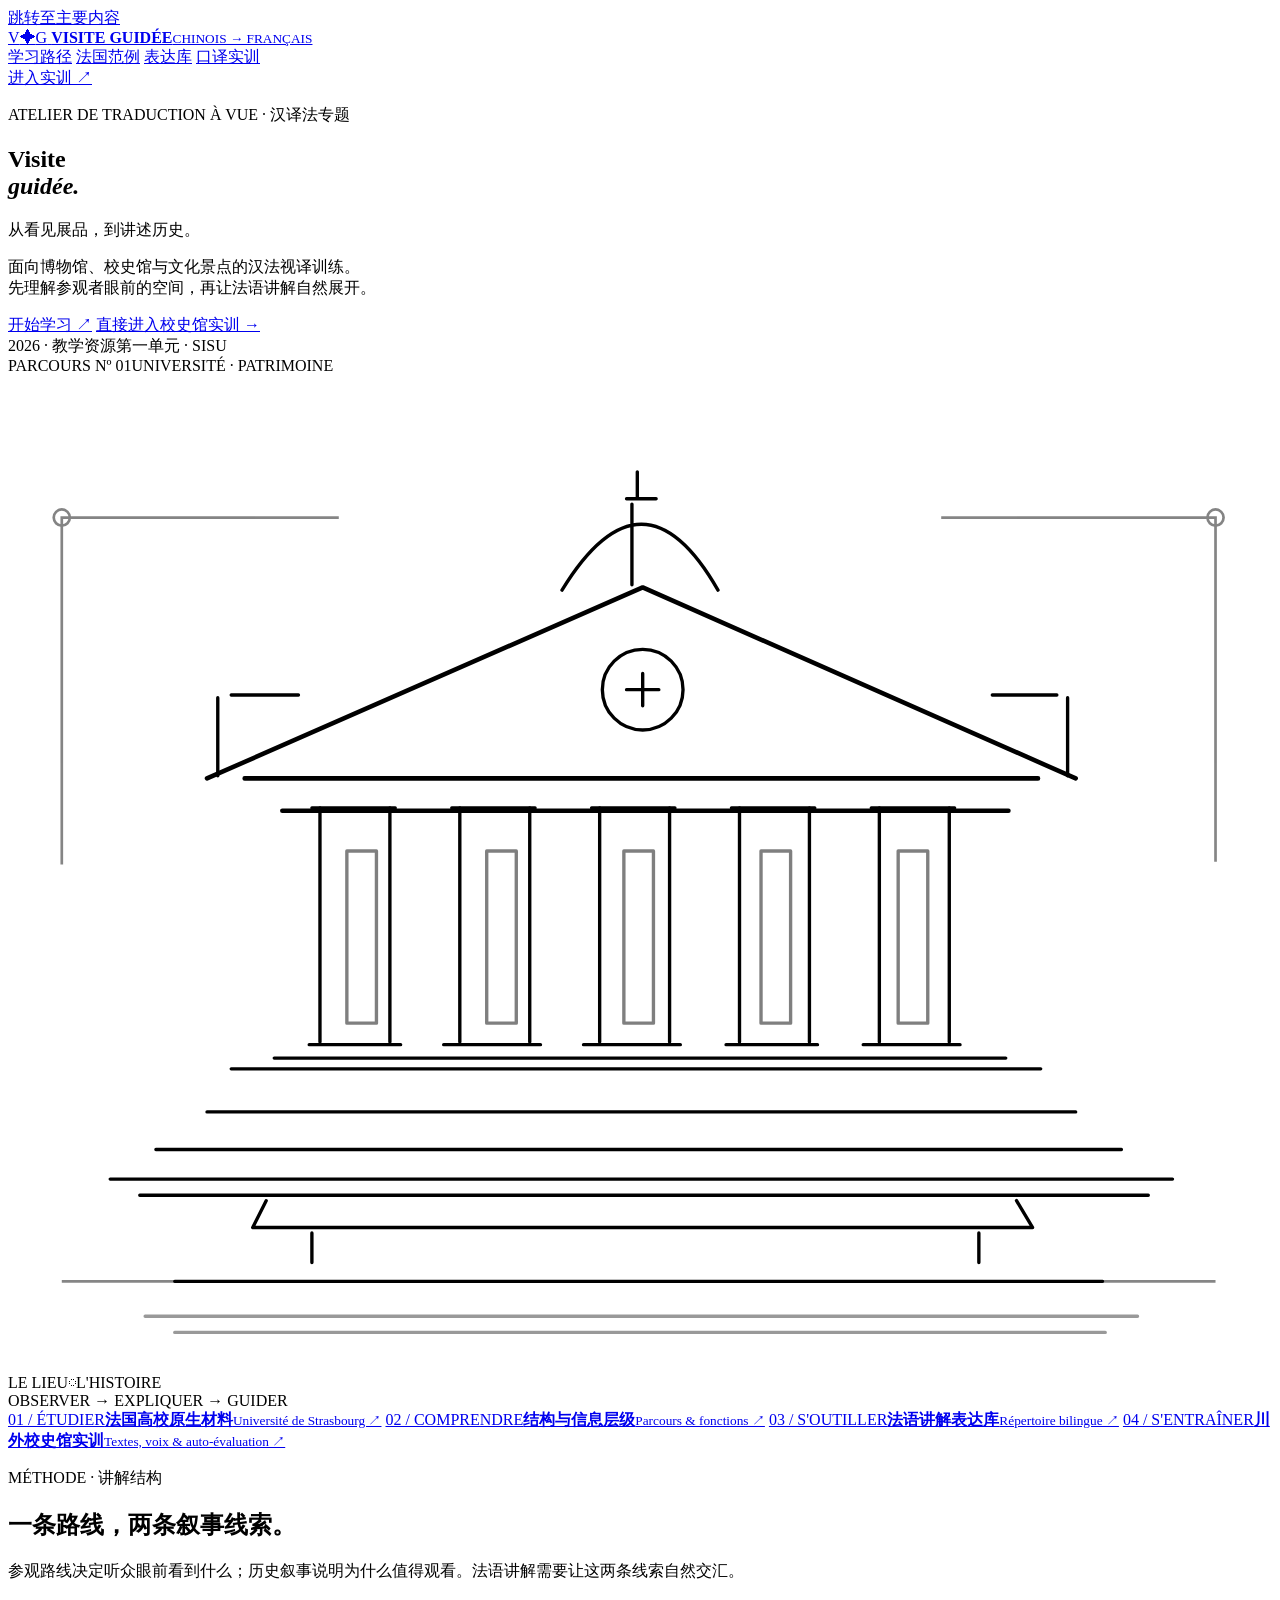
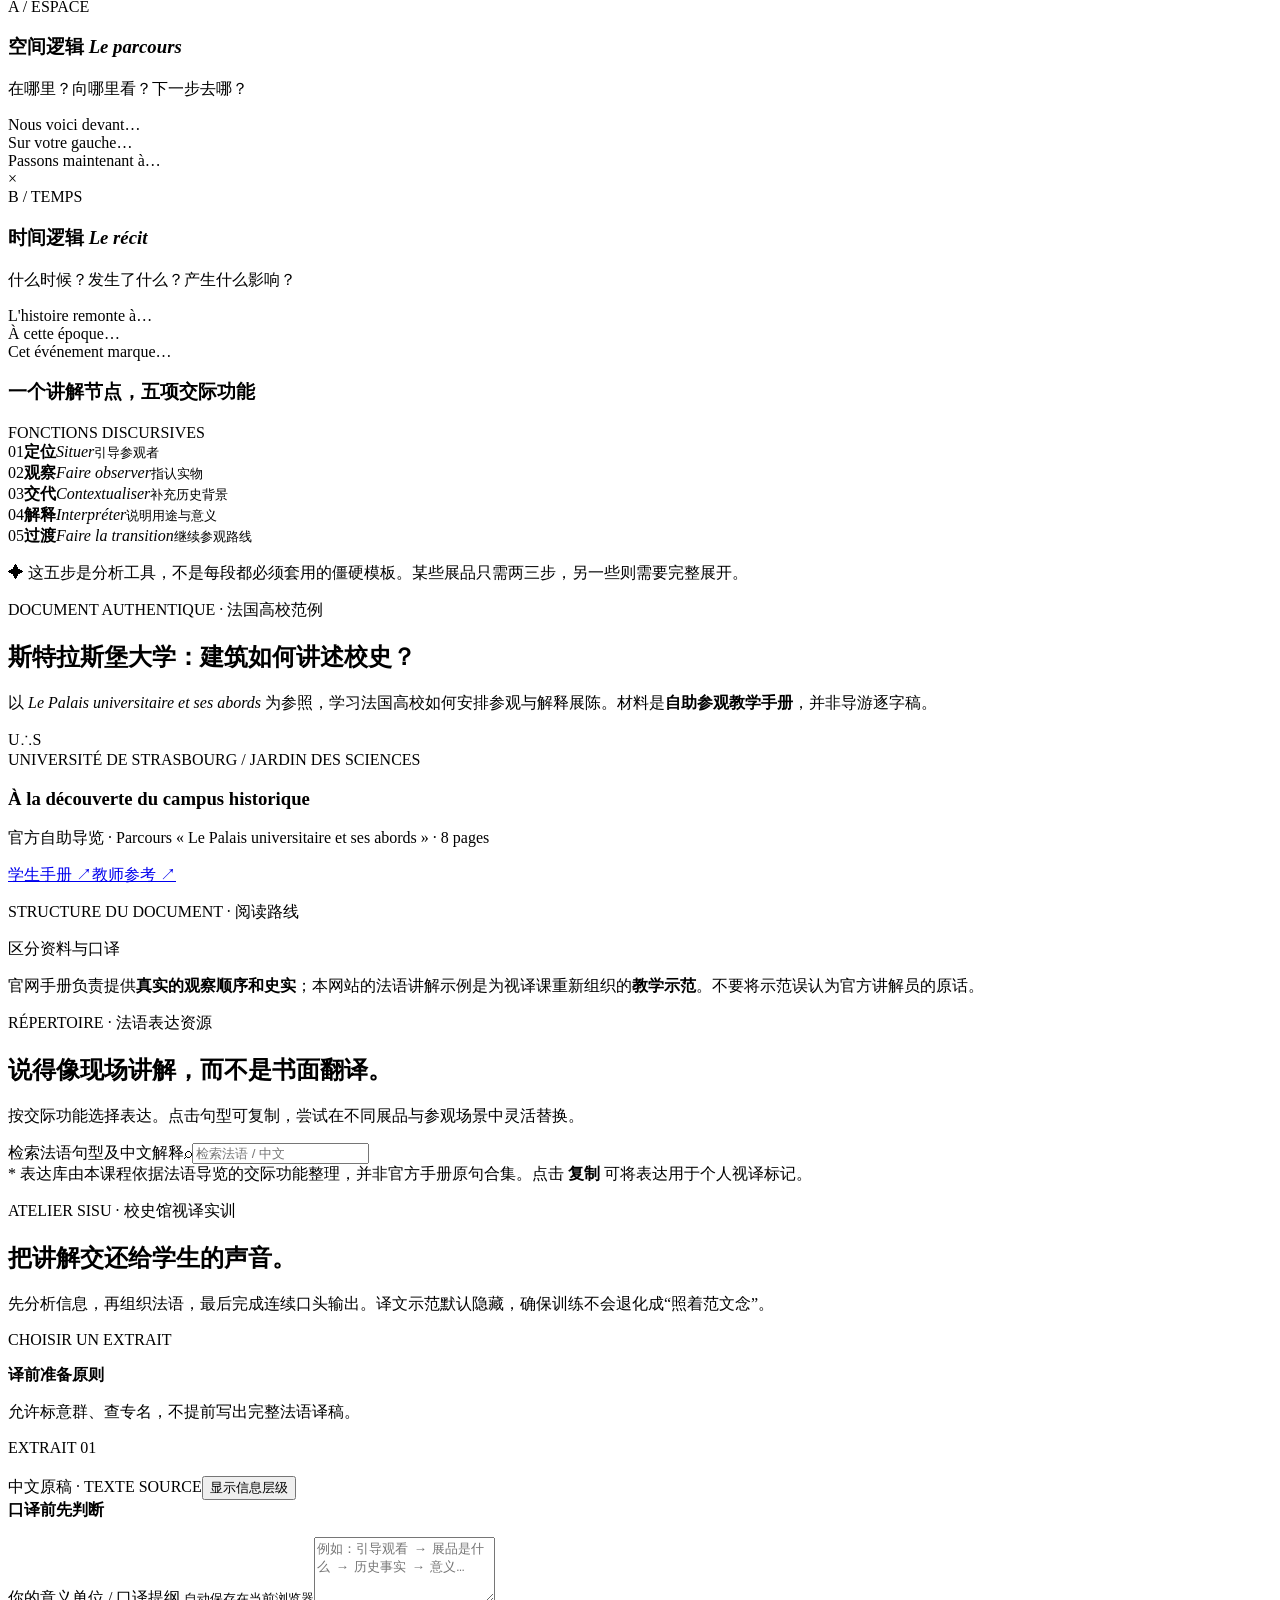
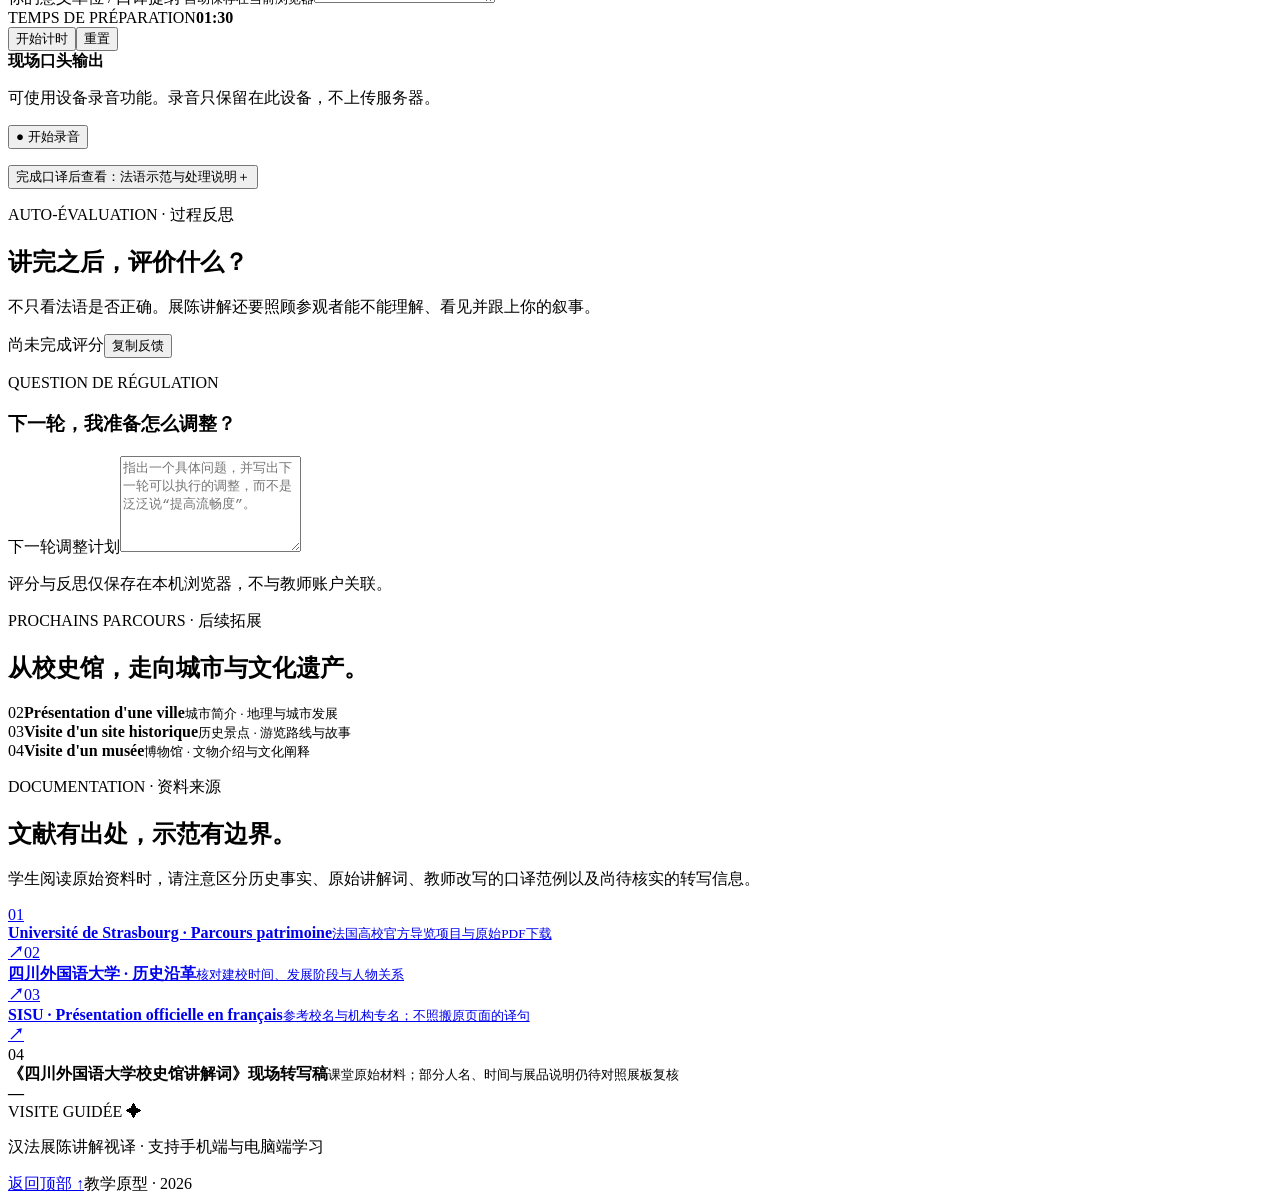
==== index.html @ a352e3c9 "Add Visite guidée website: index.html" ====
<!doctype html>
<html lang="zh-CN">
<head>
  <meta charset="utf-8">
  <meta name="viewport" content="width=device-width,initial-scale=1,viewport-fit=cover">
  <meta name="theme-color" content="#21353a">
  <meta name="description" content="Visite guidée：高校校史、博物馆与文化景点汉法视译教学网站。法语导览原生材料、讲解框架、表达库、川外校史馆口头实训。">
  <title>Visite guidée | 汉法展陈讲解视译</title>
  <link rel="icon" href="assets/favicon.svg" type="image/svg+xml">
  <link rel="stylesheet" href="assets/styles.css">
  <script defer src="assets/content.js"></script>
  <script defer src="assets/app.js"></script>
</head>
<body>
  <a class="skip" href="#main">跳转至主要内容</a>
  <header class="topbar" id="top">
    <div class="shell nav-shell">
      <a class="brand" href="#top" aria-label="Visite guidée 返回首页">
        <span class="brand-symbol" aria-hidden="true">V<span class="tiny-flower">✦</span>G</span>
        <span class="brand-text"><b>VISITE GUIDÉE</b><small>CHINOIS → FRANÇAIS</small></span>
      </a>
      <nav class="main-nav" aria-label="课程导航">
        <a href="#demarche">学习路径</a>
        <a href="#strasbourg">法国范例</a>
        <a href="#expressions">表达库</a>
        <a href="#atelier">口译实训</a>
      </nav>
      <a class="nav-action" href="#atelier">进入实训 <span aria-hidden="true">↗</span></a>
    </div>
  </header>

  <main id="main">
    <section class="hero" aria-labelledby="hero-title">
      <div class="shell hero-grid">
        <div class="hero-copy">
          <p class="eyebrow light">ATELIER DE TRADUCTION À VUE <span>·</span> 汉译法专题</p>
          <h1 id="hero-title">Visite<br><em>guidée.</em></h1>
          <p class="hero-cn">从看见展品，到讲述历史。</p>
          <p class="hero-desc">面向博物馆、校史馆与文化景点的汉法视译训练。<br>先理解参观者眼前的空间，再让法语讲解自然展开。</p>
          <div class="hero-actions">
            <a class="btn btn-gold" href="#demarche">开始学习 <span aria-hidden="true">↗</span></a>
            <a class="text-link light" href="#atelier">直接进入校史馆实训 <span aria-hidden="true">→</span></a>
          </div>
          <div class="hero-footnote"><span class="small-rule"></span> 2026 · 教学资源第一单元 · SISU</div>
        </div>
        <div class="hero-visual" aria-hidden="true">
          <div class="visual-frame">
            <div class="visual-topline"><span>PARCOURS Nº 01</span><span>UNIVERSITÉ · PATRIMOINE</span></div>
            <svg class="museum-drawing" viewBox="0 0 470 370" role="img" aria-label="建筑线描示意">
              <g fill="none" stroke="currentColor" stroke-width="1.25" stroke-linecap="round" stroke-linejoin="round">
                <path d="M38 299H433M55 288H414M74 274H397M83 258H384"/>
                <path d="M74 150 236 79 397 150M88 150H383M102 162H372" stroke-width="1.7"/>
                <path d="M116 161V248M142 161V248M168 161V248M194 161V248M220 161V248M246 161V248M272 161V248M298 161V248M324 161V248M350 161V248"/>
                <path d="M113 161H144M165 161H196M217 161H248M269 161H300M321 161H352"/>
                <path d="M112 249H146M162 249H198M214 249H250M267 249H301M318 249H354M99 254H371"/>
                <path d="M232 78V48M206 80Q236 31 264 80"/>
                <path d="M230 46H241M234 46V36"/>
                <path d="M49 305H424M96 307L91 317H381L375 307M113 319V330M361 319V330M62 337H407"/>
                <path d="M78 149V120M394 149V120M83 119H108M366 119H390"/>
                <path d="M126 177H137V241H126zM178 177H189V241H178zM229 177H240V241H229zM280 177H291V241H280zM331 177H342V241H331z" opacity=".5"/>
                <circle cx="236" cy="117" r="15"/><path d="M230 117h12m-6 -6v12"/>
                <path d="M51 350h369M62 356h346" opacity=".4"/>
              </g>
              <g stroke="currentColor" stroke-width="1" opacity=".48" fill="none">
                <path d="M20 182V53H123M449 181V53H347M20 337h43M407 337h42"/>
                <circle cx="20" cy="53" r="3"/><circle cx="449" cy="53" r="3"/>
              </g>
            </svg>
            <div class="visual-bottom"><span>LE LIEU</span><span class="visual-circle">◌</span><span>L'HISTOIRE</span></div>
          </div>
          <div class="floating-note">OBSERVER <span>→</span> EXPLIQUER <span>→</span> GUIDER</div>
        </div>
      </div>
    </section>

    <section class="index-band" aria-label="课程单元">
      <div class="shell index-grid">
        <a href="#strasbourg"><span>01 / ÉTUDIER</span><b>法国高校原生材料</b><small>Université de Strasbourg ↗</small></a>
        <a href="#demarche"><span>02 / COMPRENDRE</span><b>结构与信息层级</b><small>Parcours & fonctions ↗</small></a>
        <a href="#expressions"><span>03 / S'OUTILLER</span><b>法语讲解表达库</b><small>Répertoire bilingue ↗</small></a>
        <a href="#atelier"><span>04 / S'ENTRAÎNER</span><b>川外校史馆实训</b><small>Textes, voix & auto-évaluation ↗</small></a>
      </div>
    </section>

    <section class="section shell" id="demarche" aria-labelledby="demarche-title">
      <div class="section-heading">
        <div><p class="eyebrow">MÉTHODE · 讲解结构</p><h2 id="demarche-title">一条路线，两条叙事线索。</h2></div>
        <p>参观路线决定听众眼前看到什么；历史叙事说明为什么值得观看。法语讲解需要让这两条线索自然交汇。</p>
      </div>
      <div class="two-logics">
        <article class="logic-card"><span class="logic-index">A / ESPACE</span><h3>空间逻辑 <em>Le parcours</em></h3><p>在哪里？向哪里看？下一步去哪？</p><div class="logic-sentence" lang="fr">Nous voici devant…<br>Sur votre gauche…<br>Passons maintenant à…</div></article>
        <div class="logic-bridge" aria-hidden="true"><span>×</span></div>
        <article class="logic-card"><span class="logic-index">B / TEMPS</span><h3>时间逻辑 <em>Le récit</em></h3><p>什么时候？发生了什么？产生什么影响？</p><div class="logic-sentence" lang="fr">L'histoire remonte à…<br>À cette époque…<br>Cet événement marque…</div></article>
      </div>
      <div class="function-title"><h3>一个讲解节点，五项交际功能</h3><span>FONCTIONS DISCURSIVES</span></div>
      <div class="flow-five">
        <div class="flow-step"><span>01</span><strong>定位</strong><em lang="fr">Situer</em><small>引导参观者</small></div>
        <div class="flow-step"><span>02</span><strong>观察</strong><em lang="fr">Faire observer</em><small>指认实物</small></div>
        <div class="flow-step"><span>03</span><strong>交代</strong><em lang="fr">Contextualiser</em><small>补充历史背景</small></div>
        <div class="flow-step"><span>04</span><strong>解释</strong><em lang="fr">Interpréter</em><small>说明用途与意义</small></div>
        <div class="flow-step"><span>05</span><strong>过渡</strong><em lang="fr">Faire la transition</em><small>继续参观路线</small></div>
      </div>
      <p class="method-note"><span aria-hidden="true">✦</span> 这五步是分析工具，不是每段都必须套用的僵硬模板。某些展品只需两三步，另一些则需要完整展开。</p>
    </section>

    <section class="section paper-section" id="strasbourg" aria-labelledby="strasbourg-title">
      <div class="shell">
        <div class="section-heading">
          <div><p class="eyebrow">DOCUMENT AUTHENTIQUE · 法国高校范例</p><h2 id="strasbourg-title">斯特拉斯堡大学：建筑如何讲述校史？</h2></div>
          <p>以 <em lang="fr">Le Palais universitaire et ses abords</em> 为参照，学习法国高校如何安排参观与解释展陈。材料是<strong>自助参观教学手册</strong>，并非导游逐字稿。</p>
        </div>
        <div class="source-banner">
          <div class="source-symbol" aria-hidden="true">U<span>∴</span>S</div>
          <div class="source-info"><span class="micro-label">UNIVERSITÉ DE STRASBOURG / JARDIN DES SCIENCES</span><h3>À la découverte du campus historique</h3><p>官方自助导览 · Parcours « Le Palais universitaire et ses abords » · 8 pages</p></div>
          <div class="source-links"><a target="_blank" rel="noopener noreferrer" href="https://jardin-sciences.unistra.fr/websites/jardin-sciences/Scolaires/Activites_au_Jardin_des_sciences/Cycle_4/Parcours-Palais-U.pdf">学生手册 <span aria-hidden="true">↗</span></a><a target="_blank" rel="noopener noreferrer" href="https://jardin-sciences.unistra.fr/websites/jardin-sciences/Scolaires/Activites_au_Jardin_des_sciences/Cycle_4/Corrige-Parcours-Palais-U.pdf">教师参考 <span aria-hidden="true">↗</span></a></div>
        </div>
        <div class="case-grid">
          <div class="case-left"><p class="micro-label">STRUCTURE DU DOCUMENT · 阅读路线</p><div id="strasbourg-steps" class="case-step-list" aria-label="斯特拉斯堡参观路线"></div></div>
          <article class="case-detail" id="strasbourg-detail" aria-live="polite"></article>
        </div>
        <div class="source-comment"><span>区分资料与口译</span><p>官网手册负责提供<strong>真实的观察顺序和史实</strong>；本网站的法语讲解示例是为视译课重新组织的<strong>教学示范</strong>。不要将示范误认为官方讲解员的原话。</p></div>
      </div>
    </section>

    <section class="section shell" id="expressions" aria-labelledby="expressions-title">
      <div class="section-heading">
        <div><p class="eyebrow">RÉPERTOIRE · 法语表达资源</p><h2 id="expressions-title">说得像现场讲解，而不是书面翻译。</h2></div>
        <p>按交际功能选择表达。点击句型可复制，尝试在不同展品与参观场景中灵活替换。</p>
      </div>
      <div class="lexicon-toolbar"><div class="filter-scroll" id="expression-filters" role="group" aria-label="按交际功能筛选"></div><label class="search-control"><span class="sr-only">检索法语句型及中文解释</span><span aria-hidden="true">⌕</span><input type="search" id="expression-search" placeholder="检索法语 / 中文" autocomplete="off"></label></div>
      <div class="expression-grid" id="expression-grid" aria-live="polite"></div>
      <div class="small-tip">* 表达库由本课程依据法语导览的交际功能整理，并非官方手册原句合集。点击 <strong>复制</strong> 可将表达用于个人视译标记。</div>
    </section>

    <section class="section lab-section" id="atelier" aria-labelledby="atelier-title">
      <div class="shell">
        <div class="section-heading lab-heading">
          <div><p class="eyebrow light">ATELIER SISU · 校史馆视译实训</p><h2 id="atelier-title">把讲解交还给学生的声音。</h2></div>
          <p>先分析信息，再组织法语，最后完成连续口头输出。译文示范默认隐藏，确保训练不会退化成“照着范文念”。</p>
        </div>
        <div class="lab-layout">
          <aside class="lab-sidebar"><p class="micro-label">CHOISIR UN EXTRAIT</p><div id="exercise-tabs" class="exercise-tabs" role="group" aria-label="选择视译片段"></div><div class="lab-side-note"><strong>译前准备原则</strong><p>允许标意群、查专名，不提前写出完整法语译稿。</p></div></aside>
          <div class="lab-main">
            <div class="lab-paper">
              <div class="lab-paper-head"><div><span class="micro-label" id="exercise-counter">EXTRAIT 01</span><h3 id="exercise-title"></h3></div><span class="level-label" id="exercise-level"></span></div>
              <p class="lab-task" id="exercise-goal"></p>
              <div class="source-label-row"><span>中文原稿 · TEXTE SOURCE</span><button type="button" class="ghost-button" id="annotate-toggle" aria-pressed="false">显示信息层级</button></div>
              <div class="source-text" id="source-text"></div>
              <div class="annotation-legend" id="annotation-legend" hidden></div>
              <div class="reflection-prompt"><strong>口译前先判断</strong><p id="exercise-question"></p></div>
              <div class="notes-block"><label for="student-notes">你的意义单位 / 口译提纲 <small>自动保存在当前浏览器</small></label><textarea id="student-notes" rows="4" placeholder="例如：引导观看 → 展品是什么 → 历史事实 → 意义…"></textarea></div>
              <div class="practice-bar"><div class="timer"><span class="micro-label">TEMPS DE PRÉPARATION</span><strong id="timer-display" aria-live="polite">01:30</strong></div><div class="practice-actions"><button type="button" class="btn btn-outline-dark" id="timer-start">开始计时</button><button type="button" class="ghost-button" id="timer-reset">重置</button></div></div>
              <div class="recording-panel"><div><strong>现场口头输出</strong><p>可使用设备录音功能。录音只保留在此设备，不上传服务器。</p></div><div class="recording-controls"><button type="button" class="record-button" id="record-button">● 开始录音</button><span class="record-clock" id="record-clock" aria-live="polite"></span></div><div id="recording-result" class="recording-result" hidden><audio controls id="audio-playback"></audio><a id="audio-download" class="download-link" download>保存本次录音 ↓</a></div><p id="record-status" class="record-status" role="status"></p></div>
              <div class="model-section"><button type="button" class="model-toggle" id="model-toggle" aria-expanded="false" aria-controls="model-panel"><span>完成口译后查看：法语示范与处理说明</span><span class="model-sign" aria-hidden="true">＋</span></button><div class="model-panel" id="model-panel" hidden><p class="micro-label">PROPOSITION ORALE · 教学示范（非官方译文）</p><div class="french-model" id="french-model" lang="fr"></div><p class="model-insight" id="model-insight"></p></div></div>
            </div>
          </div>
        </div>
      </div>
    </section>

    <section class="section shell" id="evaluation" aria-labelledby="evaluation-title">
      <div class="section-heading"><div><p class="eyebrow">AUTO-ÉVALUATION · 过程反思</p><h2 id="evaluation-title">讲完之后，评价什么？</h2></div><p>不只看法语是否正确。展陈讲解还要照顾参观者能不能理解、看见并跟上你的叙事。</p></div>
      <div class="evaluation-wrap"><div class="evaluation-main"><div id="rubric-rows" class="rubric-rows"></div><div class="rubric-bottom"><span id="rubric-total">尚未完成评分</span><button type="button" class="btn btn-dark" id="copy-evaluation">复制反馈</button></div></div><aside class="evaluation-aside"><p class="micro-label">QUESTION DE RÉGULATION</p><h3>下一轮，我准备怎么调整？</h3><label for="revision-note" class="sr-only">下一轮调整计划</label><textarea id="revision-note" rows="6" placeholder="指出一个具体问题，并写出下一轮可以执行的调整，而不是泛泛说“提高流畅度”。"></textarea><p>评分与反思仅保存在本机浏览器，不与教师账户关联。</p></aside></div>
    </section>

    <section class="section future-section" id="suite">
      <div class="shell future-layout"><div><p class="eyebrow light">PROCHAINS PARCOURS · 后续拓展</p><h2>从校史馆，走向城市与文化遗产。</h2></div><div class="future-cards"><div><span>02</span><strong>Présentation d'une ville</strong><small>城市简介 · 地理与城市发展</small></div><div><span>03</span><strong>Visite d'un site historique</strong><small>历史景点 · 游览路线与故事</small></div><div><span>04</span><strong>Visite d'un musée</strong><small>博物馆 · 文物介绍与文化阐释</small></div></div></div>
    </section>

    <section class="section shell resources-section" id="ressources"><div class="section-heading"><div><p class="eyebrow">DOCUMENTATION · 资料来源</p><h2>文献有出处，示范有边界。</h2></div><p>学生阅读原始资料时，请注意区分历史事实、原始讲解词、教师改写的口译范例以及尚待核实的转写信息。</p></div><div class="resources-list"><a target="_blank" rel="noopener noreferrer" href="https://jardin-sciences.unistra.fr/scolaires/activites-au-jardin-des-sciences/offre-scolaire-pour-le-cycle-4/parcours-patrimoine"><span>01</span><div><strong>Université de Strasbourg · Parcours patrimoine</strong><small>法国高校官方导览项目与原始PDF下载</small></div><b aria-hidden="true">↗</b></a><a target="_blank" rel="noopener noreferrer" href="https://www.sisu.edu.cn/xxgk/lsyg/index.htm"><span>02</span><div><strong>四川外国语大学 · 历史沿革</strong><small>核对建校时间、发展阶段与人物关系</small></div><b aria-hidden="true">↗</b></a><a target="_blank" rel="noopener noreferrer" href="https://fr.sisu.edu.cn/wl/wv/"><span>03</span><div><strong>SISU · Présentation officielle en français</strong><small>参考校名与机构专名；不照搬原页面的译句</small></div><b aria-hidden="true">↗</b></a><div class="resource-local"><span>04</span><div><strong>《四川外国语大学校史馆讲解词》现场转写稿</strong><small>课堂原始材料；部分人名、时间与展品说明仍待对照展板复核</small></div><b aria-hidden="true">—</b></div></div></section>
  </main>

  <footer class="footer"><div class="shell footer-inner"><div><span class="footer-wordmark">VISITE GUIDÉE <span>✦</span></span><p>汉法展陈讲解视译 · 支持手机端与电脑端学习</p></div><div><a href="#top">返回顶部 ↑</a><span>教学原型 · 2026</span></div></div></footer>
  <div class="toast" id="toast" role="status" aria-live="polite"></div>
</body>
</html>
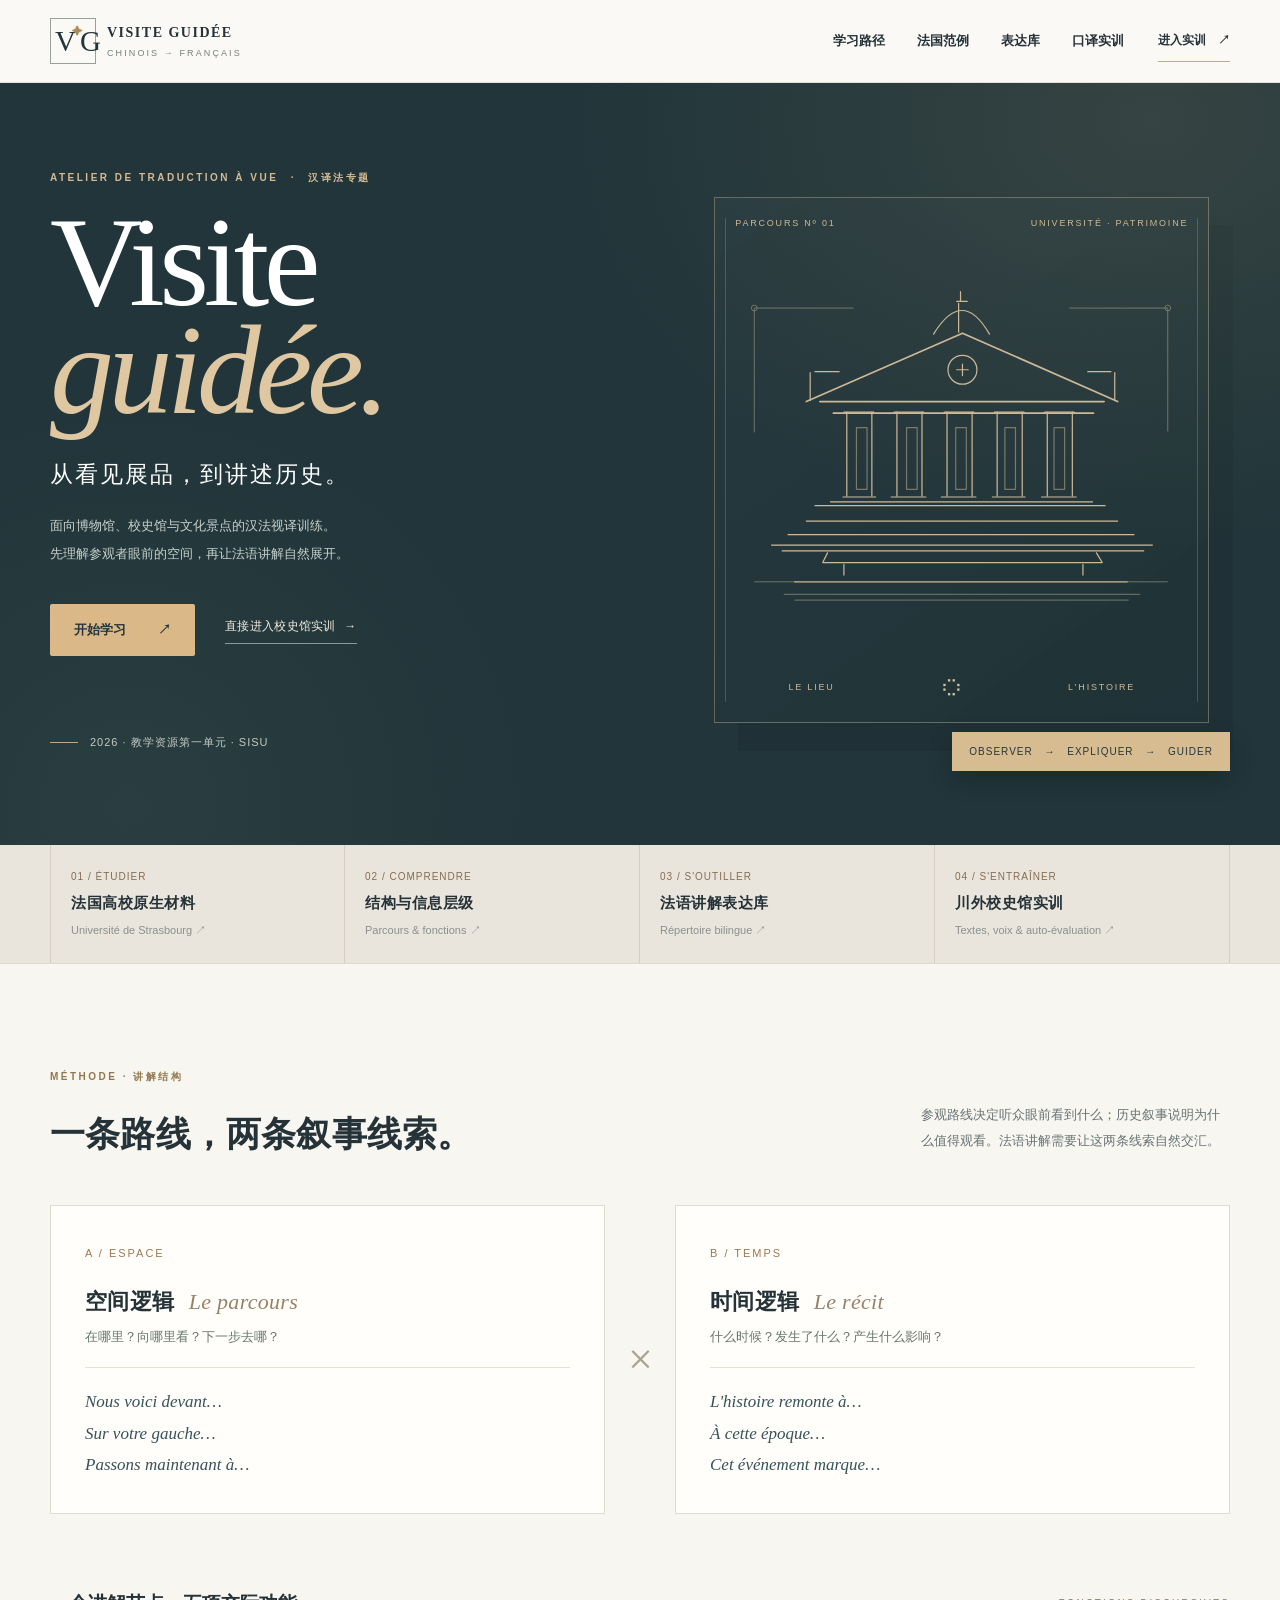
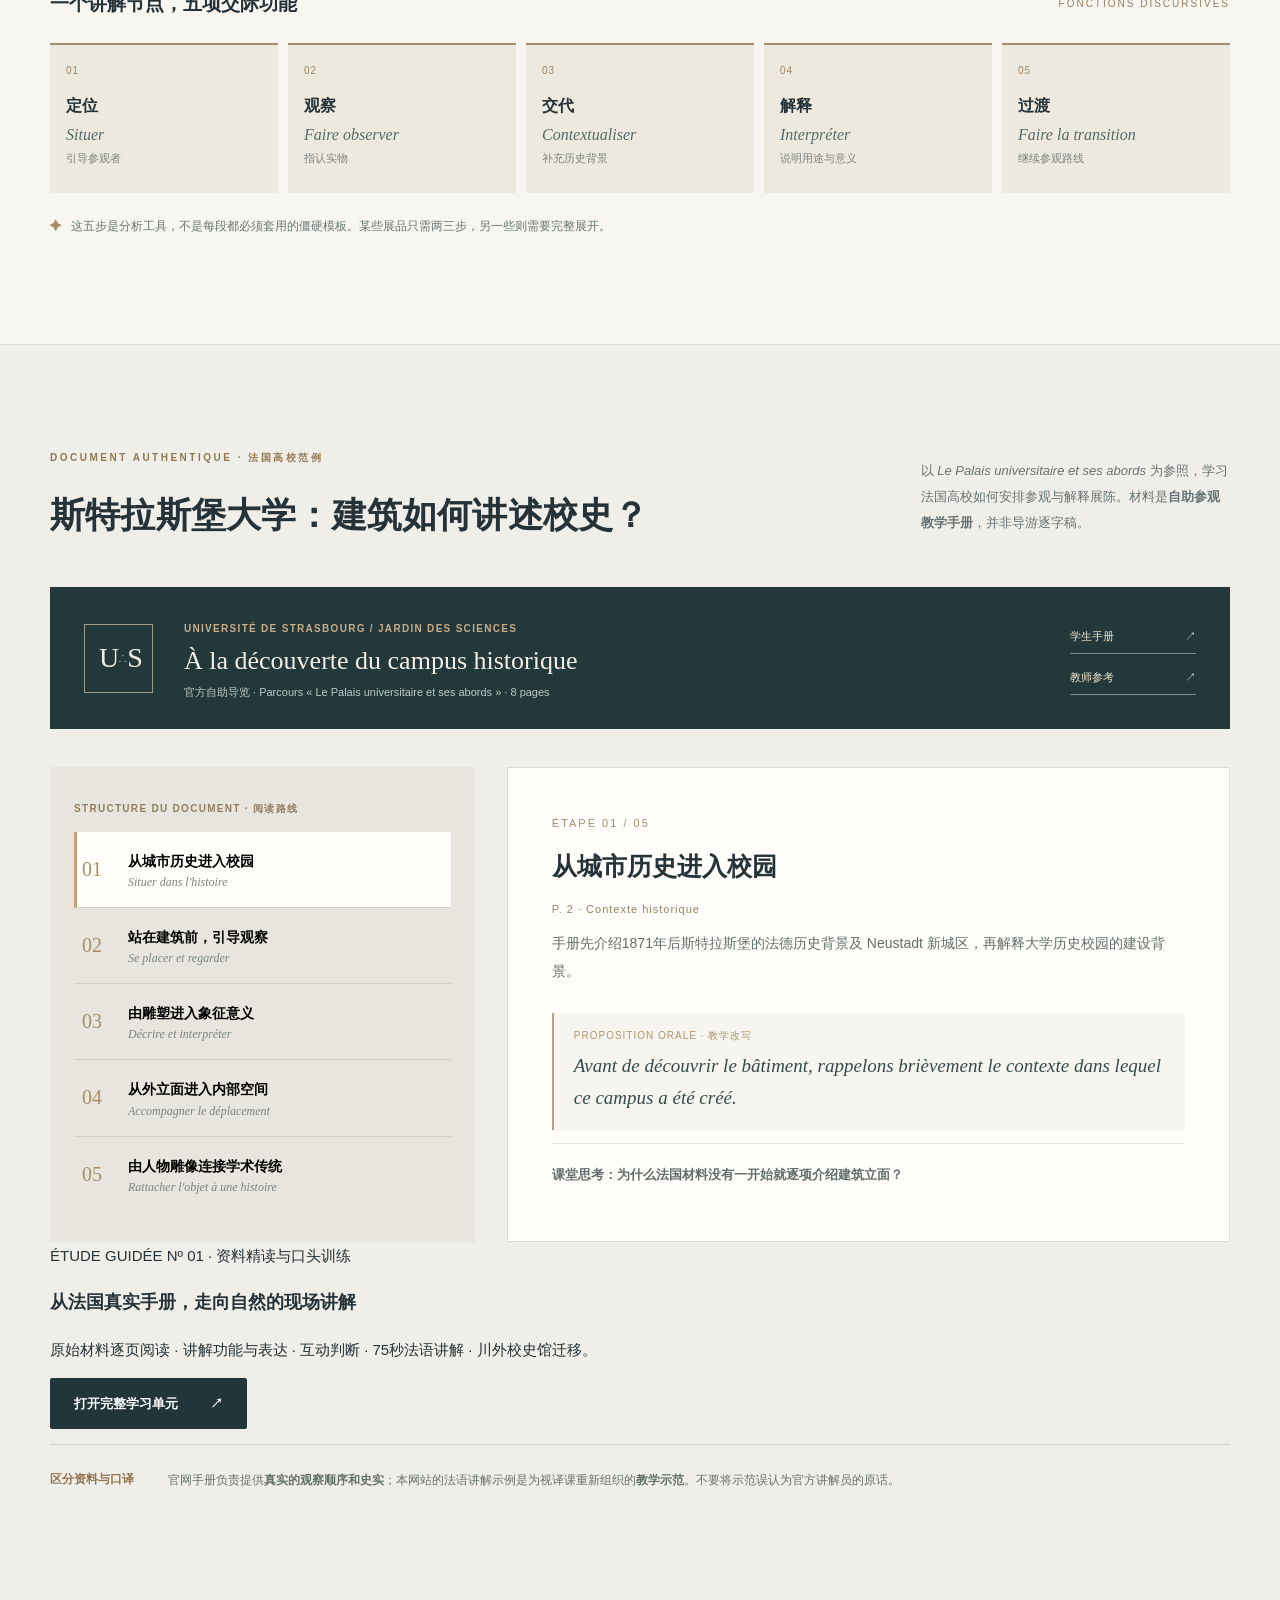
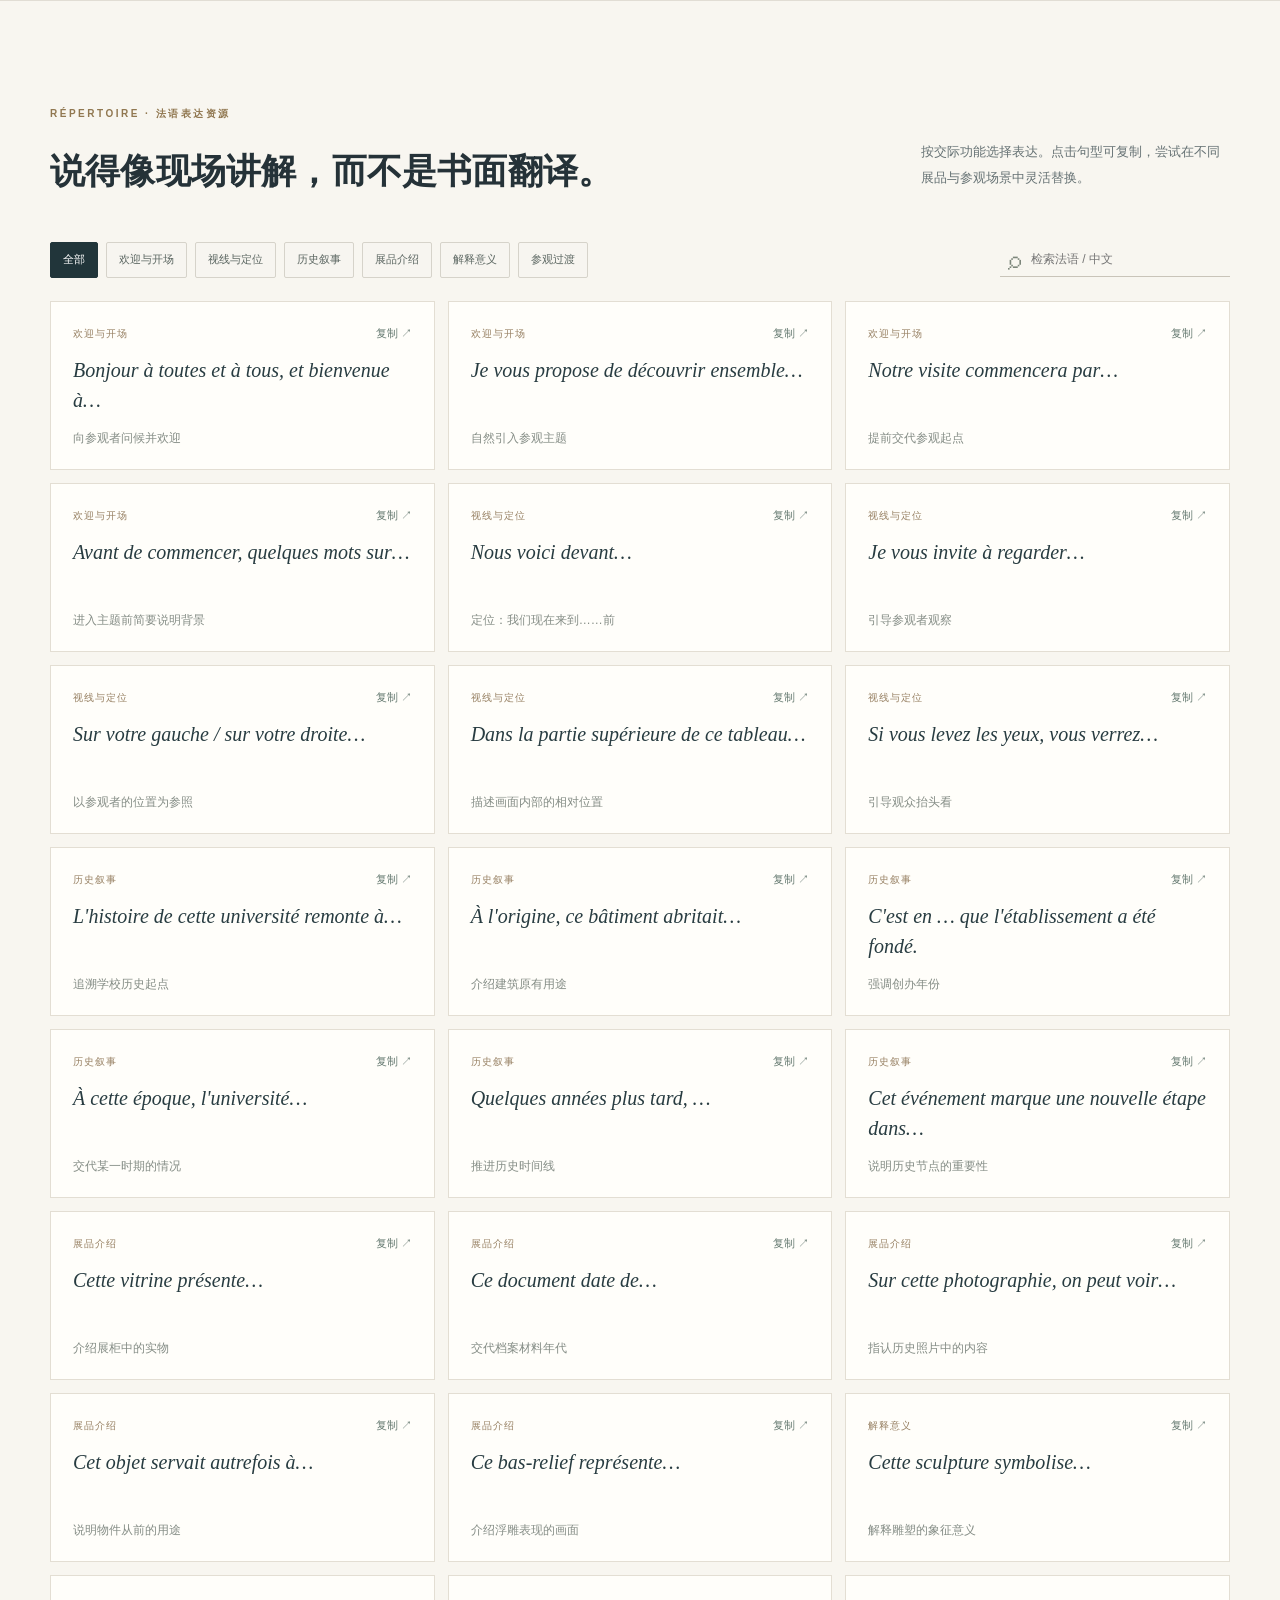
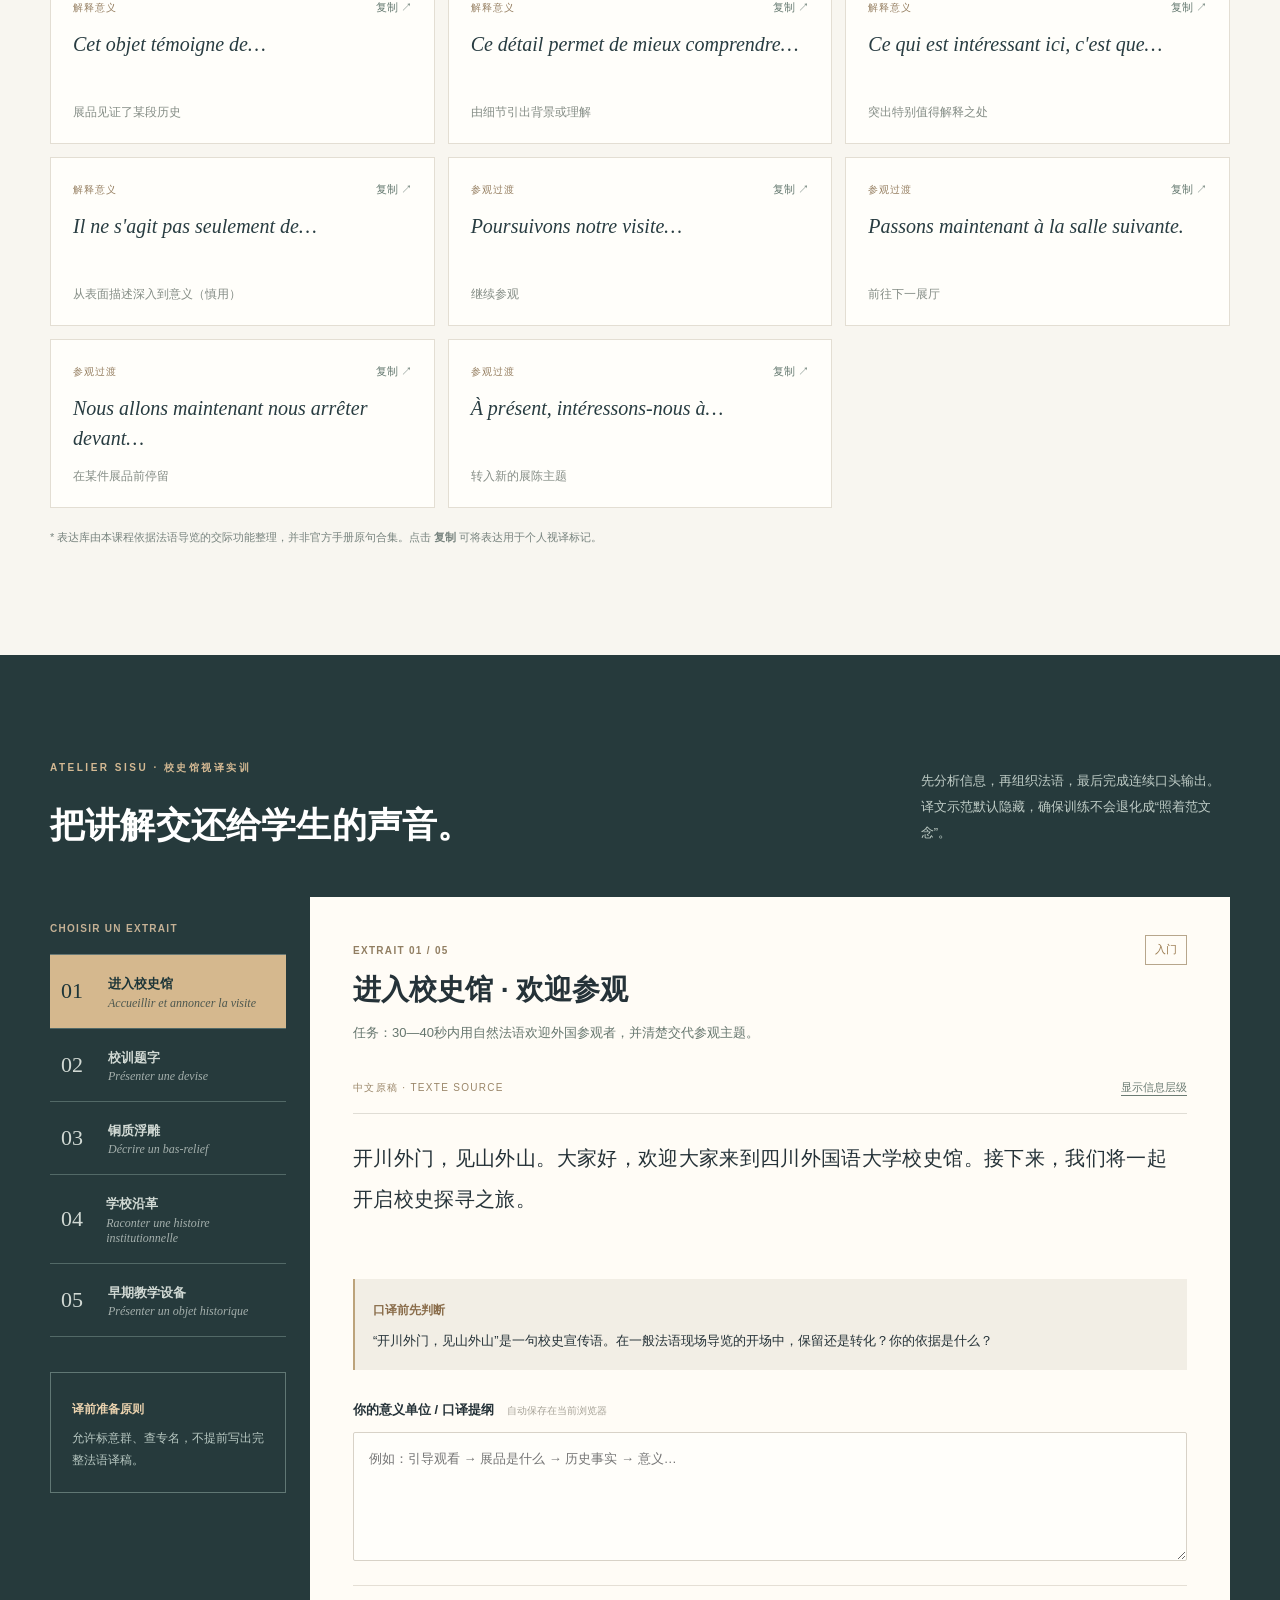
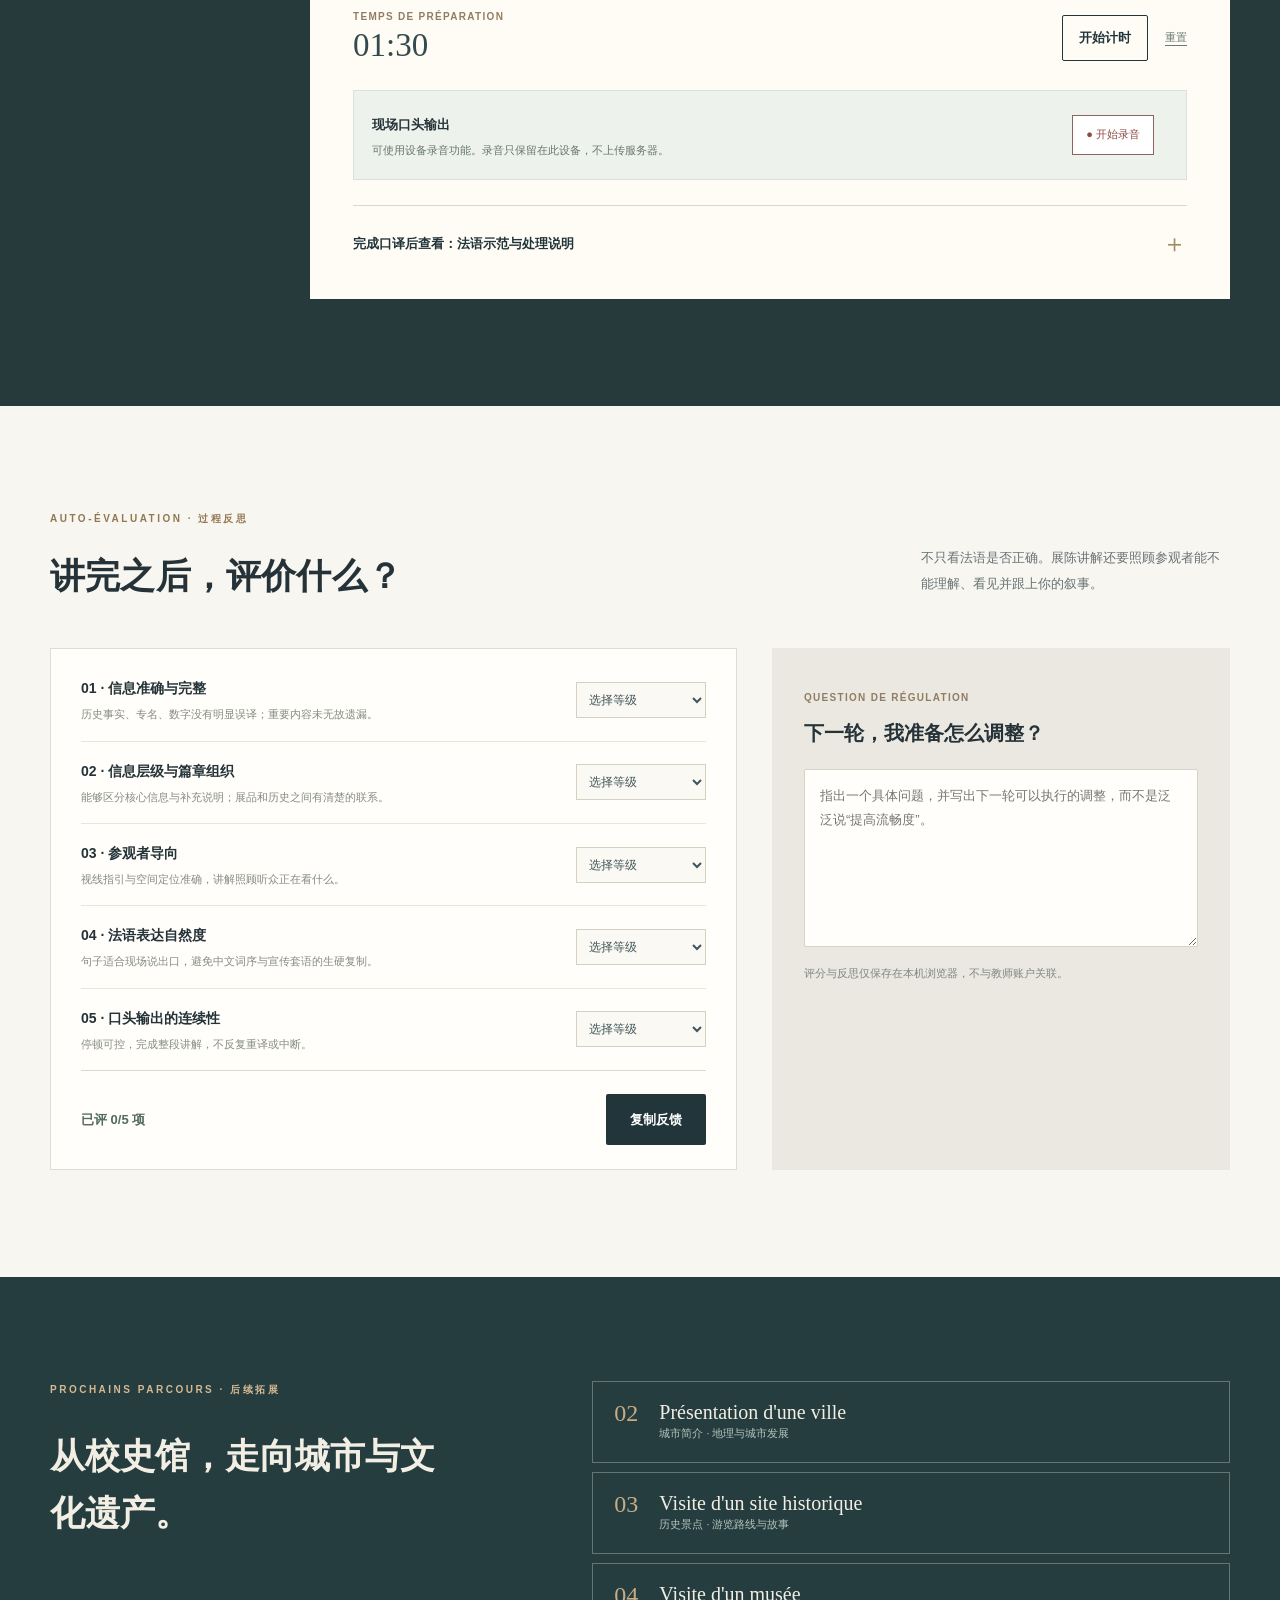
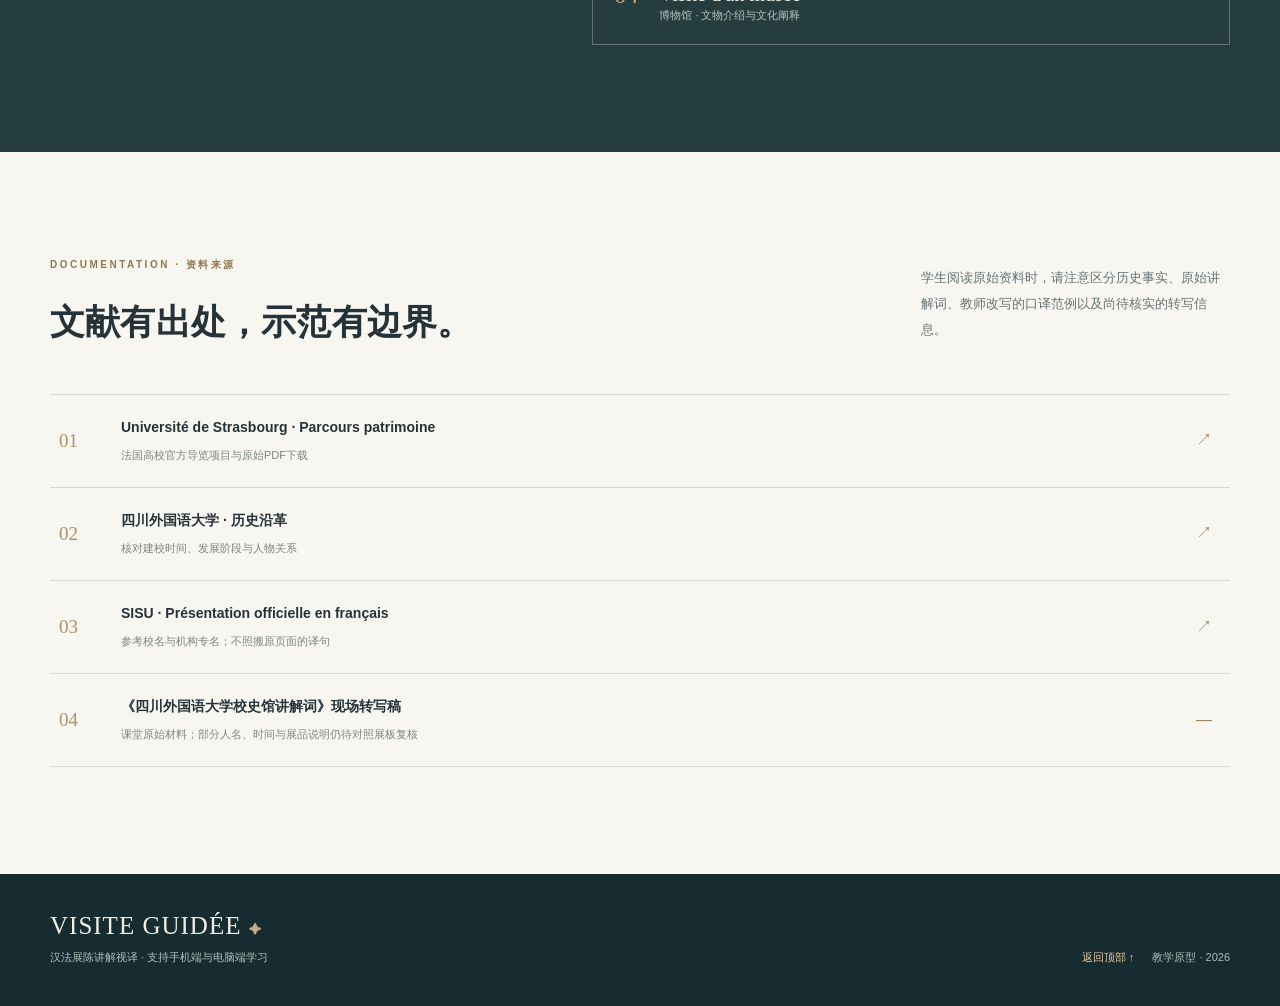
==== commit cd18fd0d: "Link in-depth Strasbourg lesson from course homepage" ====
--- a/index.html
+++ b/index.html
@@ -118,6 +118,11 @@
           <div class="case-left"><p class="micro-label">STRUCTURE DU DOCUMENT · 阅读路线</p><div id="strasbourg-steps" class="case-step-list" aria-label="斯特拉斯堡参观路线"></div></div>
           <article class="case-detail" id="strasbourg-detail" aria-live="polite"></article>
         </div>
+        <div class="lesson-entry">
+          <div class="lesson-entry-index">ÉTUDE GUIDÉE Nº 01 · 资料精读与口头训练</div>
+          <div class="lesson-entry-text"><h3>从法国真实手册，走向自然的现场讲解</h3><p>原始材料逐页阅读 · 讲解功能与表达 · 互动判断 · 75秒法语讲解 · 川外校史馆迁移。</p></div>
+          <a class="btn btn-dark" href="parcours/strasbourg/">打开完整学习单元 <span aria-hidden="true">↗</span></a>
+        </div>
         <div class="source-comment"><span>区分资料与口译</span><p>官网手册负责提供<strong>真实的观察顺序和史实</strong>；本网站的法语讲解示例是为视译课重新组织的<strong>教学示范</strong>。不要将示范误认为官方讲解员的原话。</p></div>
       </div>
     </section>
--- a/assets/styles.css
+++ b/assets/styles.css
@@ -0,0 +1,9 @@
+@charset "UTF-8";
+:root{--ink:#253238;--muted:#667274;--olive:#6f785b;--deep:#21353a;--deep2:#182d31;--ivory:#f8f6f0;--paper:#fffdfa;--line:#e4e0d7;--gold:#c5a577;--wine:#a0544c;--mist:#eaf0ec;--serif:Georgia,"Times New Roman",serif;--sans:"PingFang SC","Microsoft YaHei",Arial,sans-serif;--radius:5px}*{box-sizing:border-box}html{scroll-behavior:smooth;scroll-padding-top:100px}body{margin:0;background:var(--ivory);font-family:var(--sans);font-size:15px;line-height:1.8;color:var(--ink);-webkit-font-smoothing:antialiased}a{color:inherit;text-decoration:none}button,input,textarea{font:inherit}button{cursor:pointer}button:disabled{opacity:.5;cursor:not-allowed}button:focus-visible,a:focus-visible,input:focus-visible,textarea:focus-visible{outline:3px solid #ba8a40;outline-offset:4px}::selection{background:#edcf97;color:#1e3235}.shell{width:min(1180px,calc(100% - 64px));margin:auto}.sr-only{position:absolute!important;width:1px;height:1px;padding:0;margin:-1px;overflow:hidden;clip:rect(0,0,0,0);white-space:nowrap;border:0}.skip{position:absolute;left:-999px;top:12px;z-index:100;background:#fff;color:#111;padding:9px}.skip:focus{left:12px}.topbar{position:sticky;top:0;z-index:40;background:rgba(250,249,245,.96);border-bottom:1px solid var(--line);backdrop-filter:blur(16px)}.nav-shell{min-height:82px;display:flex;align-items:center;justify-content:space-between;gap:34px}.brand{display:inline-flex;align-items:center;gap:11px;min-width:205px}.brand-symbol{font-family:var(--serif);font-size:29px;letter-spacing:-7px;color:var(--deep);width:46px;height:46px;display:flex;align-items:center;justify-content:flex-start;padding-left:4px;border:1px solid #97a09a}.tiny-flower{font-size:11px;position:relative;top:-9px;left:3px;letter-spacing:0;color:#af8a5b}.brand-text{display:flex;flex-direction:column;line-height:1.25;gap:7px}.brand-text b{font-family:var(--serif);letter-spacing:1.5px;font-size:14px}.brand-text small{font:9px/1 Arial,sans-serif;letter-spacing:2.1px;color:#777f7a}.main-nav{display:flex;align-items:center;gap:32px;margin-left:auto;font-size:13px;font-weight:600;white-space:nowrap}.main-nav a{transition:color .2s}.main-nav a:hover{color:var(--wine)}.nav-action{border-bottom:1px solid #c3ac8e;padding:10px 0;font-size:12px;white-space:nowrap;font-weight:600}.nav-action span{margin-left:9px}.hero{background:var(--deep);color:#fff;position:relative;overflow:hidden}.hero:before{content:"";position:absolute;inset:0;background:radial-gradient(ellipse 65% 80% at 90% 5%,rgba(203,172,121,.12),transparent 70%),radial-gradient(ellipse 45% 75% at 10% 95%,rgba(155,183,159,.07),transparent 70%);pointer-events:none}.hero-grid{display:grid;grid-template-columns:52% 48%;align-items:center;min-height:610px;position:relative;gap:0}.hero-copy{padding:86px 18px 95px 0;z-index:2}.eyebrow{font-family:Arial,sans-serif;letter-spacing:2.5px;font-size:10px;font-weight:700;color:#917851;text-transform:uppercase;margin:0 0 22px}.eyebrow.light{color:#d4b993}.eyebrow span{padding:0 7px}.hero h1{font:normal clamp(78px,10vw,134px)/.84 var(--serif);letter-spacing:-5.5px;margin:0 0 30px}.hero h1 em{color:#dfc7a1;font-weight:400}.hero-cn{font-size:23px;letter-spacing:2px;font-weight:500;margin:0 0 17px}.hero-desc{color:#c7d0cb;line-height:2.15;font-size:13px;margin:0 0 36px}.hero-actions{display:flex;align-items:center;gap:30px;flex-wrap:wrap}.btn{display:inline-flex;justify-content:center;align-items:center;gap:32px;border:1px solid transparent;font-size:13px;font-weight:700;padding:13px 23px;min-height:46px;border-radius:2px;transition:transform .2s,background .2s,color .2s}.btn:hover{transform:translateY(-2px)}.btn-gold{background:#dab888;color:#25353a}.btn-gold:hover{background:#edcd9b}.btn-dark{background:var(--deep);color:white}.btn-outline-dark{background:transparent;color:var(--deep);border-color:var(--deep);padding:10px 16px;min-height:39px}.text-link{border-bottom:1px solid #8c9a95;padding-bottom:5px;font-size:12px;letter-spacing:.3px}.text-link.light{color:#f2eadd}.text-link span{margin-left:5px}.hero-footnote{display:flex;align-items:center;gap:12px;margin-top:79px;font:11px Arial,sans-serif;letter-spacing:1px;color:#c6cac1}.small-rule{width:28px;height:1px;background:#b8aa93}.hero-visual{height:100%;display:flex;align-items:center;justify-content:center;position:relative;padding:62px 5px 70px 35px}.visual-frame{width:100%;max-width:495px;aspect-ratio:.94;border:1px solid rgba(221,203,167,.35);padding:20px;display:flex;flex-direction:column;position:relative;background:linear-gradient(145deg,rgba(255,255,255,.025),rgba(0,0,0,.05));box-shadow:24px 28px 0 rgba(0,0,0,.07)}.visual-frame:before,.visual-frame:after{content:"";position:absolute;top:20px;bottom:20px;border-left:1px solid rgba(221,203,167,.22)}.visual-frame:before{left:10px}.visual-frame:after{right:10px}.visual-topline,.visual-bottom{display:flex;justify-content:space-between;align-items:center;font:9px Arial,sans-serif;letter-spacing:1.8px;color:#cdb997}.visual-bottom{margin-top:auto;justify-content:space-around}.visual-circle{font-size:37px;line-height:.8;color:#d6c2a2}.museum-drawing{width:100%;height:auto;max-height:380px;display:block;margin:auto;color:#cdb997}.floating-note{position:absolute;bottom:74px;right:0;background:#d7bb91;color:#23383d;font:10px Arial,sans-serif;letter-spacing:1px;padding:14px 17px;box-shadow:0 9px 25px rgba(0,0,0,.2)}.floating-note span{padding:0 8px}.index-band{background:#e9e5dc;border-bottom:1px solid #ddd7cc}.index-grid{display:grid;grid-template-columns:repeat(4,1fr)}.index-grid a{padding:26px 20px 25px;border-right:1px solid #d5cec3;display:flex;flex-direction:column;gap:7px;transition:background .2s}.index-grid a:first-child{border-left:1px solid #d5cec3}.index-grid a:hover{background:#f2eee6}.index-grid span{font:10px Arial,sans-serif;letter-spacing:1px;color:#866d50}.index-grid b{font-size:15px;letter-spacing:.5px}.index-grid small{font:11px Arial,sans-serif;color:#89918d}.section{padding-top:104px;padding-bottom:107px}.section-heading{display:grid;grid-template-columns:minmax(0,1.45fr) minmax(240px,.55fr);gap:55px;align-items:end;margin-bottom:46px}.section-heading h2{font-size:clamp(25px,2.85vw,35px);font-weight:600;letter-spacing:.2px;line-height:1.48;margin:0;max-width:680px}.section-heading p:last-child{color:var(--muted);font-size:13px;line-height:2;margin:0 0 5px}.two-logics{display:grid;grid-template-columns:1fr 70px 1fr;gap:0;align-items:center}.logic-card{padding:32px 34px;background:#fffefa;border:1px solid #dedbd2;min-height:279px}.logic-index{font:11px Arial,sans-serif;letter-spacing:2px;color:#9e7853}.logic-card h3{font-size:22px;letter-spacing:.3px;margin:17px 0 3px;font-weight:600}.logic-card h3 em{font:italic 22px var(--serif);color:#978268;margin-left:8px}.logic-card>p{font-size:13px;color:#697672;margin:0 0 19px}.logic-sentence{font:italic 17px/1.85 var(--serif);color:#385259;border-top:1px solid #e5e1d8;padding-top:18px}.logic-bridge{text-align:center;font:italic 44px var(--serif);color:#a7a390}.function-title{display:flex;justify-content:space-between;align-items:center;margin:73px 0 22px;gap:20px}.function-title h3{font-size:19px;font-weight:600;margin:0}.function-title span{font:10px Arial,sans-serif;letter-spacing:2px;color:#937d5e}.flow-five{display:grid;grid-template-columns:repeat(5,minmax(0,1fr));gap:10px}.flow-step{padding:20px 16px 24px;background:#ede9df;display:flex;flex-direction:column;gap:5px;min-height:148px;border-top:2px solid #a48f72}.flow-step span{font:10px Arial,sans-serif;color:#9e8566;letter-spacing:1px;margin-bottom:11px}.flow-step strong{font-size:16px}.flow-step em{font:italic 16px var(--serif);color:#566b68}.flow-step small{font-size:11px;color:#7b8480}.method-note{font-size:12px;color:#667572;margin:23px 0 0}.method-note span{color:#a88a65;padding-right:6px}.paper-section{background:#f0eee8;border-top:1px solid #e1ddd4;border-bottom:1px solid #e1ddd4}.source-banner{background:#23383b;color:#f3eee3;display:grid;grid-template-columns:75px 1fr auto;align-items:center;gap:25px;padding:26px 34px;margin-bottom:38px}.source-symbol{border:1px solid #9e9c86;width:69px;height:69px;display:flex;align-items:center;justify-content:center;font:28px var(--serif);letter-spacing:-5px}.source-symbol span{font:12px Arial,sans-serif;color:#d0b38e;padding:0 4px}.micro-label{font:10px/1.65 Arial,sans-serif;letter-spacing:1.3px;color:#917e62;font-weight:700}.source-info .micro-label{color:#c9ad89}.source-info h3{font:26px/1.25 var(--serif);margin:5px 0 6px}.source-info p{font-size:11px;margin:0;color:#bfc9c3}.source-links{display:flex;flex-direction:column;gap:8px;min-width:126px}.source-links a{font-size:11px;color:#f2e5cc;border-bottom:1px solid #7c8b86;padding:6px 0;display:flex;justify-content:space-between;gap:20px}.case-grid{display:grid;grid-template-columns:36% 1fr;gap:32px}.case-left{padding:24px;background:#e7e5dd}.case-step-list{margin-top:14px}.case-step{display:flex;align-items:center;width:100%;text-align:left;gap:17px;background:transparent;border:0;border-bottom:1px solid #d3d0c7;padding:17px 8px;min-height:71px;transition:background .2s}.case-step:last-child{border-bottom:0}.case-step:hover{background:#eeece6}.case-step.selected{background:#fffefa;border-left:3px solid #c6a276;padding-left:5px}.case-step .num{font:20px var(--serif);color:#a78e69;width:29px}.case-step strong{display:block;font-size:14px;font-weight:600;margin-bottom:1px}.case-step small{display:block;font:italic 12px var(--serif);color:#7a8581}.case-detail{padding:40px 44px;min-height:425px;background:#fffefa;border:1px solid #dedbd1}.case-detail .case-num{font:11px Arial,sans-serif;color:#a08e75;letter-spacing:2px}.case-detail h3{font-size:25px;font-weight:600;line-height:1.45;margin:13px 0 18px}.case-detail>p{font-size:14px;line-height:2;color:#626e6b}.case-detail .case-fr{border-left:2px solid #bf9f75;background:#f7f5ef;padding:16px 20px;margin:28px 0 12px;font:italic 19px/1.7 var(--serif);color:#354c4d}.case-detail .case-fr small{display:block;font:10px Arial,sans-serif;letter-spacing:1px;color:#b09570;margin-bottom:7px}.case-detail .case-question{padding-top:18px;border-top:1px solid #e9e4db;font-size:13px;font-weight:600}.case-detail .case-meta{color:#998063;font:11px Arial,sans-serif;letter-spacing:1px}.source-comment{display:flex;align-items:flex-start;gap:34px;padding:24px 0 0;margin-top:15px;border-top:1px solid #d6d1c7}.source-comment span{white-space:nowrap;font-size:12px;font-weight:700;color:#92744f}.source-comment p{font-size:12px;color:#64716c;margin:0;line-height:1.95}.lexicon-toolbar{display:flex;justify-content:space-between;align-items:flex-start;gap:22px;margin:0 0 23px}.filter-scroll{display:flex;gap:8px;flex-wrap:wrap}.filter-pill{border:1px solid #d6d3ca;background:#f7f5f0;color:#5b6661;border-radius:2px;font-size:11px;padding:7px 12px}.filter-pill.active,.filter-pill:hover{background:var(--deep);color:white;border-color:var(--deep)}.search-control{min-width:230px;display:flex;align-items:center;gap:8px;border-bottom:1px solid #c9c4b9;padding:4px 8px}.search-control span{font-size:26px;line-height:1;color:#7d867b}.search-control input{border:0;background:transparent;min-width:0;width:100%;outline:0;font-size:12px;color:var(--ink)}.expression-grid{display:grid;grid-template-columns:repeat(3,minmax(0,1fr));gap:13px}.expr-card{min-height:169px;background:#fffefa;border:1px solid #e3ded3;padding:20px 22px;display:flex;flex-direction:column;gap:11px;transition:box-shadow .2s}.expr-card:hover{box-shadow:0 8px 22px rgba(35,55,54,.06)}.expr-meta{display:flex;justify-content:space-between;align-items:center;gap:10px;font:10px Arial,sans-serif;letter-spacing:1px;color:#978063}.expr-copy{border:0;background:transparent;color:#677b72;font:11px Arial,sans-serif;padding:4px 0;white-space:nowrap}.expr-copy:hover{color:#9e744e}.expr-fr{font:italic 20px/1.48 var(--serif);color:#283c41;overflow-wrap:anywhere}.expr-zh{margin-top:auto;font-size:12px;color:#858d86}.no-results{padding:35px;background:white;color:#666;grid-column:1/-1;text-align:center}.small-tip{margin-top:20px;font-size:11px;color:#77837e}.lab-section{background:#263a3c;color:#f7f5ee}.lab-heading h2{color:#fff}.lab-heading p:last-child{color:#c0cdc7}.lab-layout{display:grid;grid-template-columns:236px minmax(0,1fr);gap:24px;align-items:start}.lab-sidebar{position:sticky;top:112px;padding-top:14px}.lab-sidebar>.micro-label{color:#c5b195}.exercise-tabs{margin-top:17px;border-top:1px solid #687875}.exercise-tab{display:flex;align-items:center;text-align:left;width:100%;gap:13px;padding:17px 11px;border:0;border-bottom:1px solid #526967;background:transparent;color:#d1d9d4;transition:background .2s}.exercise-tab:hover{background:#304a4c}.exercise-tab.current{background:#d5b88e;color:#1d3538}.exercise-tab .tab-num{font:22px var(--serif);width:34px}.exercise-tab strong{font-size:13px;font-weight:600;display:block}.exercise-tab small{display:block;font:italic 12px var(--serif);opacity:.74}.lab-side-note{margin-top:35px;padding:21px;border:1px solid #607774}.lab-side-note strong{font-size:12px;color:#ead2ae}.lab-side-note p{margin:7px 0 0;color:#b8c8c2;font-size:12px;line-height:1.8}.lab-main{min-width:0}.lab-paper{background:#fffcf6;color:var(--ink);padding:38px 43px 18px}.lab-paper-head{display:flex;align-items:flex-start;justify-content:space-between;gap:22px}.lab-paper-head h3{font-size:28px;line-height:1.4;margin:8px 0 0}.level-label{border:1px solid #b7a68c;font-size:11px;color:#9b7c51;padding:4px 9px;white-space:nowrap}.lab-task{margin:12px 0 28px;font-size:13px;color:#66766e}.source-label-row{display:flex;align-items:center;justify-content:space-between;gap:15px;border-bottom:1px solid #e0ddd5;padding-bottom:9px}.source-label-row span{font:10px Arial,sans-serif;letter-spacing:1.3px;color:#9a8669}.ghost-button{border:0;background:transparent;color:#6b7b73;padding:6px 0;font-size:11px;text-decoration:underline;text-underline-offset:4px}.source-text{font-size:20px;line-height:2.05;letter-spacing:.35px;padding:24px 0;min-height:165px}.source-text .source-unit{transition:background .2s}.source-text.annotated .source-unit{border-radius:1px;padding:1px 2px;margin:0 -2px}.source-text.annotated .source-unit.guide{background:#ecf1df;border-bottom:2px solid #879967}.source-text.annotated .source-unit.fact{background:#dcebe8;border-bottom:2px solid #769891}.source-text.annotated .source-unit.context{background:#f5e8d4;border-bottom:2px solid #bf986b}.source-text.annotated .source-unit.meaning{background:#f3dfde;border-bottom:2px solid #b47d78}.source-text.annotated .source-unit.transition{background:#e8e5f3;border-bottom:2px solid #9790ad}.annotation-legend{display:flex;flex-wrap:wrap;gap:6px 14px;margin:-5px 0 20px;font-size:11px;color:#69756f}.annotation-legend span:before{content:"";display:inline-block;height:8px;width:8px;margin-right:6px;background:#a2a2a2}.annotation-legend span.guide:before{background:#879967}.annotation-legend span.fact:before{background:#769891}.annotation-legend span.context:before{background:#bf986b}.annotation-legend span.meaning:before{background:#b47d78}.annotation-legend span.transition:before{background:#9790ad}.reflection-prompt{background:#f2eee5;border-left:2px solid #bca37b;padding:16px 18px;margin:0 0 28px}.reflection-prompt strong{font-size:12px;color:#8a6d4b}.reflection-prompt p{margin:7px 0 0;font-size:13px;line-height:1.9}.notes-block label{display:block;font-size:13px;font-weight:600;margin-bottom:11px}.notes-block small{margin-left:10px;color:#a7a398;font-size:10px;font-weight:400}.notes-block textarea,.evaluation-aside textarea{display:block;width:100%;border:1px solid #d8d2c7;background:#fffefa;padding:14px 15px;line-height:1.9;font-size:13px;resize:vertical;border-radius:2px;color:#273a3c}.practice-bar{border-top:1px solid #e5dfd5;display:flex;justify-content:space-between;align-items:center;gap:20px;margin-top:24px;padding:23px 0}.timer{display:flex;flex-direction:column;gap:0}.timer strong{font:33px/1.25 var(--serif);color:#334b4e;font-variant-numeric:tabular-nums}.practice-actions{display:flex;gap:17px;align-items:center}.recording-panel{padding:19px 18px;border:1px solid #d8e1db;background:#edf2ec;display:grid;grid-template-columns:1fr auto;column-gap:16px;row-gap:10px}.recording-panel strong{font-size:13px}.recording-panel p{font-size:11px;color:#66766d;margin:4px 0 0}.recording-controls{display:flex;gap:14px;align-items:center}.record-button{border:1px solid #8f635d;background:#fff;color:#8f4a42;padding:9px 13px;font-size:11px;white-space:nowrap}.record-button.is-recording{background:#b2584e;color:white}.record-clock{font:12px Arial,sans-serif;font-variant-numeric:tabular-nums;color:#a45850}.recording-result{grid-column:1/-1;display:flex;flex-wrap:wrap;align-items:center;gap:15px}.recording-result audio{max-width:280px;width:100%;height:37px}.download-link{font-size:11px;text-decoration:underline;text-underline-offset:3px;color:#496359}.record-status{grid-column:1/-1;margin:0!important;min-height:0;color:#8c645a!important}.record-status:empty{display:none}.model-section{margin-top:25px;border-top:1px solid #ddd6cc}.model-toggle{display:flex;justify-content:space-between;align-items:center;gap:20px;width:100%;text-align:left;border:0;background:transparent;padding:21px 0;color:var(--deep);font-size:13px;font-weight:600}.model-sign{font:25px var(--serif);color:#a28966}.model-panel{border-top:1px solid #e0dbd1;padding:17px 0 22px}.french-model{font:18px/1.9 Georgia,"Times New Roman",serif;white-space:pre-line;color:#31494c}.model-insight{font-size:12px;border-top:1px solid #e8e3dc;padding-top:12px;margin-top:21px;color:#66756d}.evaluation-wrap{display:grid;grid-template-columns:minmax(0,1.2fr) minmax(280px,.8fr);gap:35px}.evaluation-main{background:#fffefa;border:1px solid #e1dcd2;padding:24px 30px}.rubric-row{display:grid;grid-template-columns:minmax(0,1fr) 130px;gap:20px;align-items:center;border-bottom:1px solid #e9e4dc;padding:17px 0}.rubric-row:first-child{padding-top:3px}.rubric-row:last-child{border-bottom:0}.rubric-row strong{display:block;font-size:14px;margin-bottom:4px}.rubric-row small{display:block;font-size:11px;line-height:1.65;color:#858b83}.rubric-row select{width:100%;border:1px solid #d6d0c3;padding:9px 8px;color:#40555a;background:#faf9f3;font-size:12px}.rubric-bottom{display:flex;justify-content:space-between;align-items:center;gap:12px;border-top:1px solid #ddd7cc;padding-top:23px}.rubric-bottom>span{font-weight:700;font-size:13px;color:#526a62}.evaluation-aside{padding:32px;background:#eae8e0}.evaluation-aside h3{font-size:20px;line-height:1.5;margin:11px 0 21px}.evaluation-aside p:last-child{font-size:11px;color:#7e8780;margin-top:17px}.future-section{background:#253d3f;color:#f2eee4}.future-layout{display:grid;grid-template-columns:1fr 1.35fr;gap:70px}.future-layout h2{font-size:clamp(25px,2.7vw,35px);line-height:1.65;max-width:410px}.future-cards{display:grid;gap:9px}.future-cards>div{border:1px solid #637574;padding:18px 21px;display:grid;grid-template-columns:32px 1fr;gap:0 13px}.future-cards span{grid-row:span 2;font:24px var(--serif);color:#c7ac85}.future-cards strong{font:20px/1.2 var(--serif);font-weight:400}.future-cards small{font-size:11px;color:#b5c4bd}.resources-list{border-top:1px solid #ddd8cf}.resources-list a,.resources-list .resource-local{display:grid;grid-template-columns:40px 1fr 25px;align-items:center;gap:22px;padding:20px 9px;border-bottom:1px solid #ddd8cf;transition:background .2s}.resources-list a:hover{background:#eeece5}.resources-list a>span,.resources-list .resource-local>span{font:19px var(--serif);color:#aa9170}.resources-list strong{display:block;font-size:14px}.resources-list small{font-size:11px;color:#7d857d}.resources-list b{font-size:16px;color:#9c8262;font-weight:400}.footer{background:#162c30;color:#f3eee4;padding:38px 0}.footer-inner{display:flex;justify-content:space-between;align-items:end;gap:30px}.footer-wordmark{font:25px var(--serif);letter-spacing:1px}.footer-wordmark span{color:#c8ac85;font-size:13px}.footer p{font-size:11px;color:#b0bfba;margin:6px 0 0}.footer-inner>div:last-child{display:flex;gap:18px;align-items:center;font-size:11px;color:#adbbb4}.footer-inner a{color:#e5ca9d}.toast{position:fixed;bottom:22px;left:50%;transform:translate(-50%,14px);background:#263e3d;color:white;padding:10px 18px;border:1px solid #cfb58f;border-radius:3px;box-shadow:0 8px 30px rgba(0,0,0,.13);font-size:12px;z-index:70;opacity:0;pointer-events:none;transition:all .25s}.toast.visible{opacity:1;transform:translate(-50%,0)}
+@media(max-width:1080px){.nav-shell{gap:20px}.main-nav{gap:16px}.nav-action{display:none}.hero h1{font-size:clamp(78px,10.2vw,118px)}.hero-copy{padding-right:0}.hero-grid{min-height:560px}.hero-visual{padding-left:30px}.expression-grid{grid-template-columns:repeat(2,1fr)}}
+@media(max-width:780px){html{scroll-padding-top:113px}.shell{width:min(100% - 32px,640px)}.nav-shell{min-height:68px;flex-wrap:wrap;gap:0;padding:10px 0 0}.brand{min-width:0}.brand-symbol{height:37px;width:37px;font-size:24px}.brand-text b{font-size:13px}.brand-text small{font-size:8px}.main-nav{order:2;width:100%;overflow-x:auto;justify-content:space-between;gap:17px;margin:9px 0 0;white-space:nowrap;border-top:1px solid #e5e0d7;padding:9px 0 11px;font-size:12px;scrollbar-width:none}.main-nav::-webkit-scrollbar{display:none}.hero-grid{grid-template-columns:1fr;min-height:initial}.hero-copy{padding:61px 0 35px}.hero h1{font-size:clamp(67px,16vw,104px);letter-spacing:-3px;margin-bottom:26px}.hero-cn{font-size:20px}.hero-desc{font-size:12px}.hero-desc br{display:none}.hero-footnote{margin-top:38px}.hero-visual{padding:0 0 65px;height:330px;justify-content:flex-start}.visual-frame{width:80%;max-width:380px;aspect-ratio:1.3;padding:15px}.museum-drawing{max-height:245px}.floating-note{bottom:56px;right:0;font-size:9px;padding:10px}.index-grid{grid-template-columns:repeat(2,1fr)}.index-grid a{padding:17px 15px;border-bottom:1px solid #d5cec3}.index-grid b{font-size:13px}.section{padding-top:65px;padding-bottom:70px}.section-heading{grid-template-columns:1fr;gap:15px;margin-bottom:30px}.section-heading h2{font-size:26px}.section-heading p:last-child{font-size:12px}.two-logics{grid-template-columns:1fr}.logic-card{min-height:auto;padding:22px}.logic-bridge{height:42px;display:grid;place-items:center;font-size:34px}.logic-card h3{font-size:19px}.logic-card h3 em{font-size:18px}.flow-five{grid-template-columns:repeat(2,1fr)}.flow-step:last-child{grid-column:1/-1}.function-title{margin-top:45px}.source-banner{grid-template-columns:48px 1fr;gap:16px;padding:22px}.source-symbol{width:46px;height:48px;font-size:22px}.source-info h3{font-size:21px}.source-links{grid-column:1/-1;flex-direction:row;gap:25px}.source-links a{width:50%}.case-grid{grid-template-columns:1fr;gap:12px}.case-left{padding:17px}.case-step-list{display:flex;overflow-x:auto;gap:7px;padding-bottom:4px}.case-step{flex:0 0 181px;border:1px solid #d3d0c7;padding:12px;gap:9px;min-height:64px}.case-step.selected{border-left:3px solid #c6a276;padding-left:10px}.case-step .num{font-size:16px;width:22px}.case-step strong{font-size:12px}.case-detail{padding:28px 24px;min-height:370px}.case-detail h3{font-size:22px}.source-comment{flex-direction:column;gap:4px}.lexicon-toolbar{flex-direction:column}.filter-scroll{width:100%;flex-wrap:nowrap;overflow-x:auto;padding-bottom:10px}.filter-pill{white-space:nowrap;flex-shrink:0}.search-control{width:100%}.expression-grid{grid-template-columns:1fr}.expr-card{min-height:142px}.lab-layout{grid-template-columns:1fr;gap:14px}.lab-sidebar{position:static;padding:0}.exercise-tabs{display:flex;overflow-x:auto;gap:8px;padding-bottom:9px;margin-top:9px;border:0}.exercise-tab{flex:0 0 161px;border:1px solid #526967;min-height:70px;padding:12px}.exercise-tab .tab-num{font-size:18px;width:20px}.lab-side-note{display:none}.lab-paper{padding:23px 20px 10px}.lab-paper-head h3{font-size:22px}.source-text{font-size:18px}.recording-panel{grid-template-columns:1fr}.recording-controls{justify-content:space-between}.evaluation-wrap{grid-template-columns:1fr;gap:14px}.evaluation-main{padding:20px}.evaluation-aside{padding:23px}.future-layout{grid-template-columns:1fr;gap:22px}.future-layout h2{margin:0}.future-cards strong{font-size:17px}.footer-inner{align-items:start;flex-direction:column;gap:14px}.footer-inner>div:last-child{width:100%;justify-content:space-between}}
+@media(max-width:390px){.shell{width:calc(100% - 26px)}.hero h1{font-size:65px}.hero-actions{gap:20px}.hero-cn{font-size:18px}.section-heading h2{font-size:24px}.flow-step{padding:16px 12px}.logic-card h3 em{display:block;margin:4px 0 0}.lab-paper{padding:21px 15px 10px}.lab-paper-head{gap:10px}.lab-paper-head h3{font-size:19px}.practice-bar{align-items:start;gap:12px}.practice-actions{gap:10px}.rubric-row{grid-template-columns:1fr 106px;gap:8px}.rubric-bottom{flex-wrap:wrap}.source-info h3{font-size:19px}}
+@media(prefers-reduced-motion:reduce){html{scroll-behavior:auto}*,*:before,*:after{animation-duration:.01ms!important;transition-duration:.01ms!important}}
+@media(max-width:780px){.case-grid{grid-template-columns:minmax(0,1fr)}.case-left,.case-detail,.case-step-list,.lab-sidebar,.exercise-tabs,.filter-scroll{min-width:0;max-width:100%}.case-step-list,.exercise-tabs,.filter-scroll{overscroll-behavior-inline:contain}}
+[hidden]{display:none!important}
+@media(max-width:420px){.visual-topline span:last-child{display:none}}
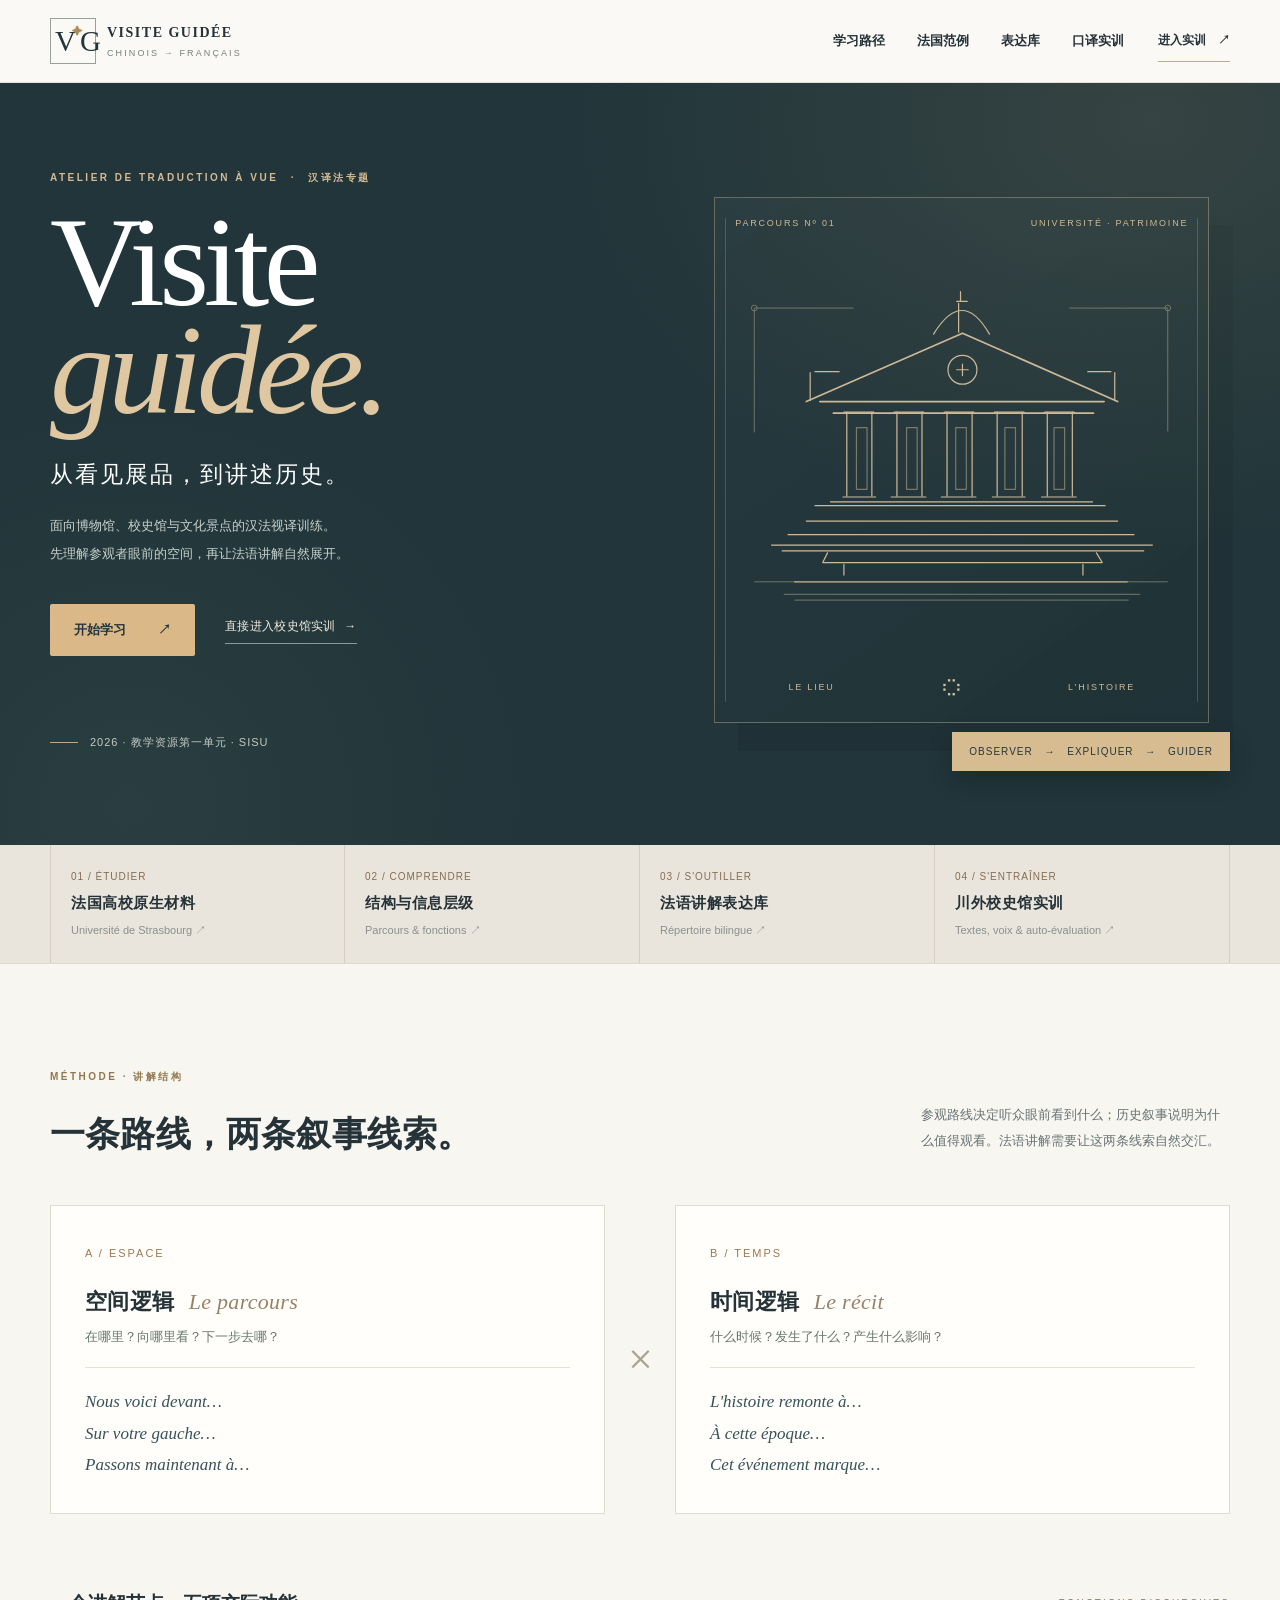
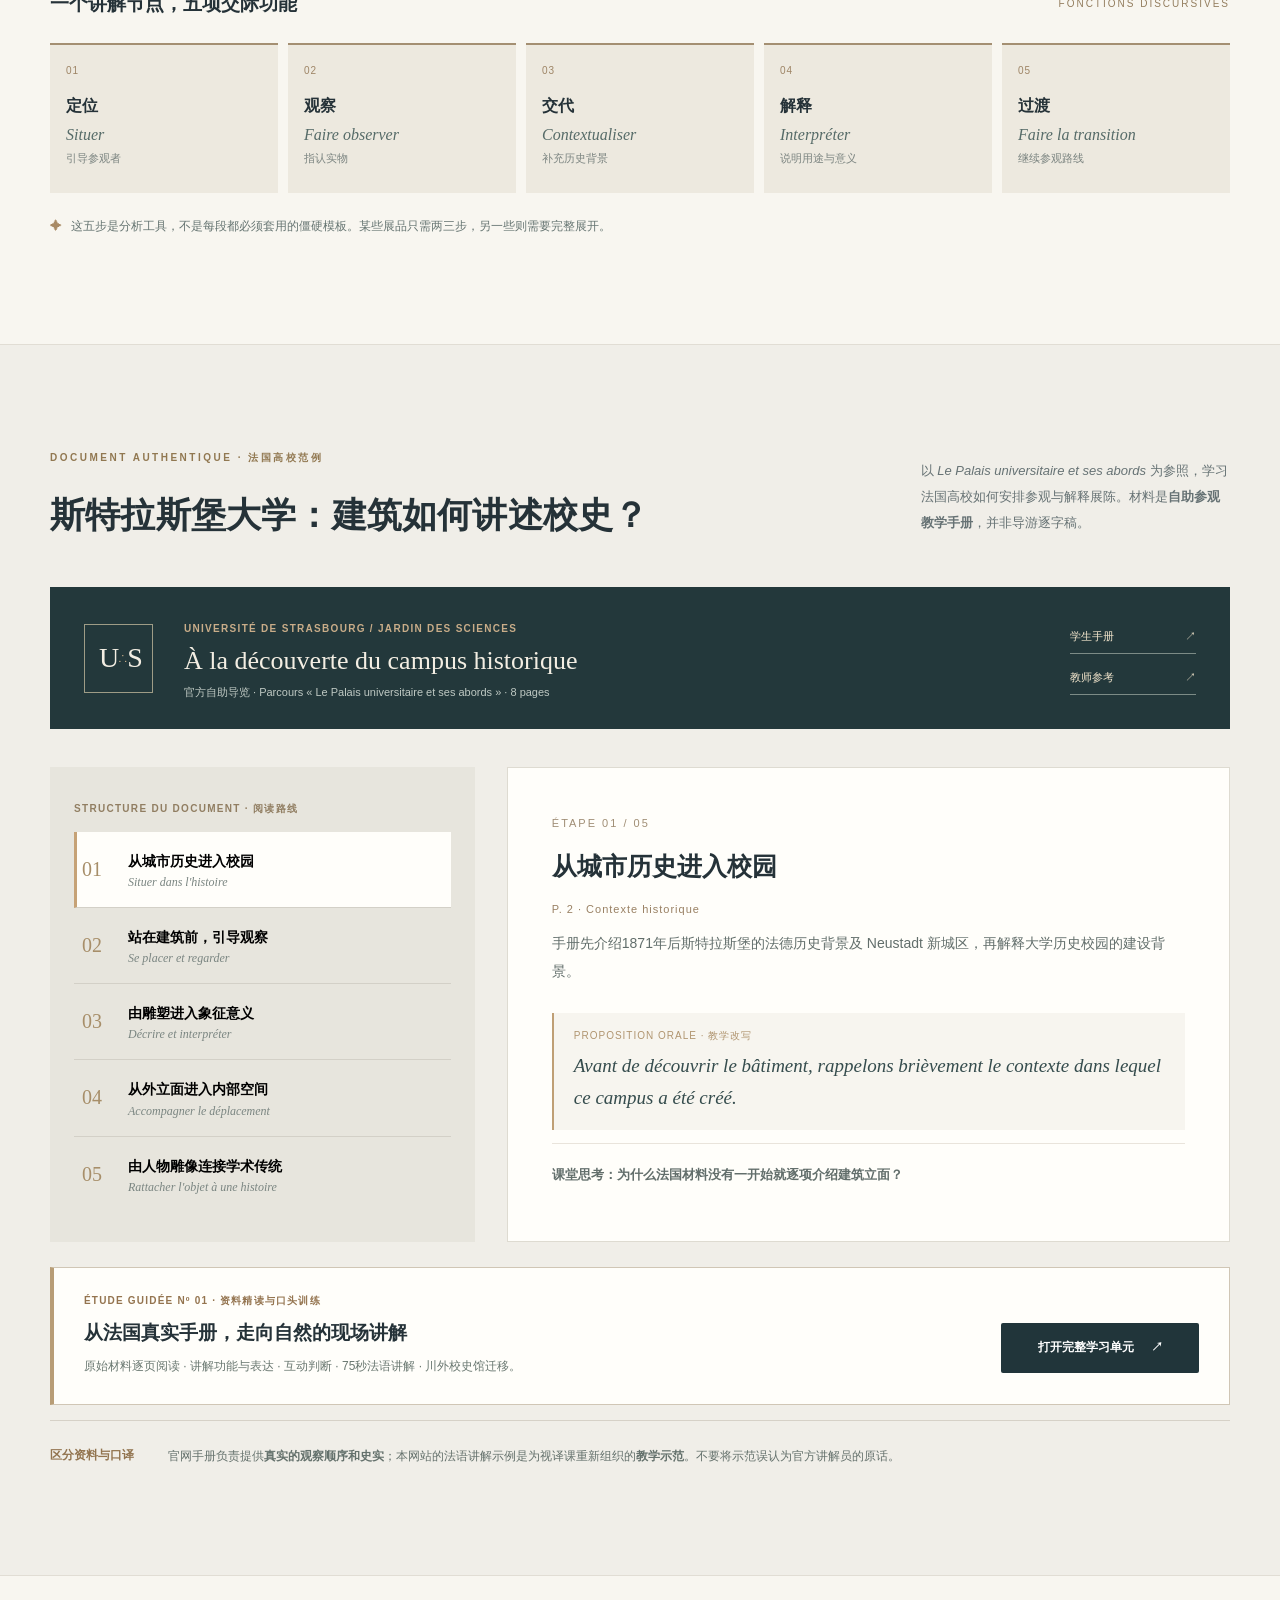
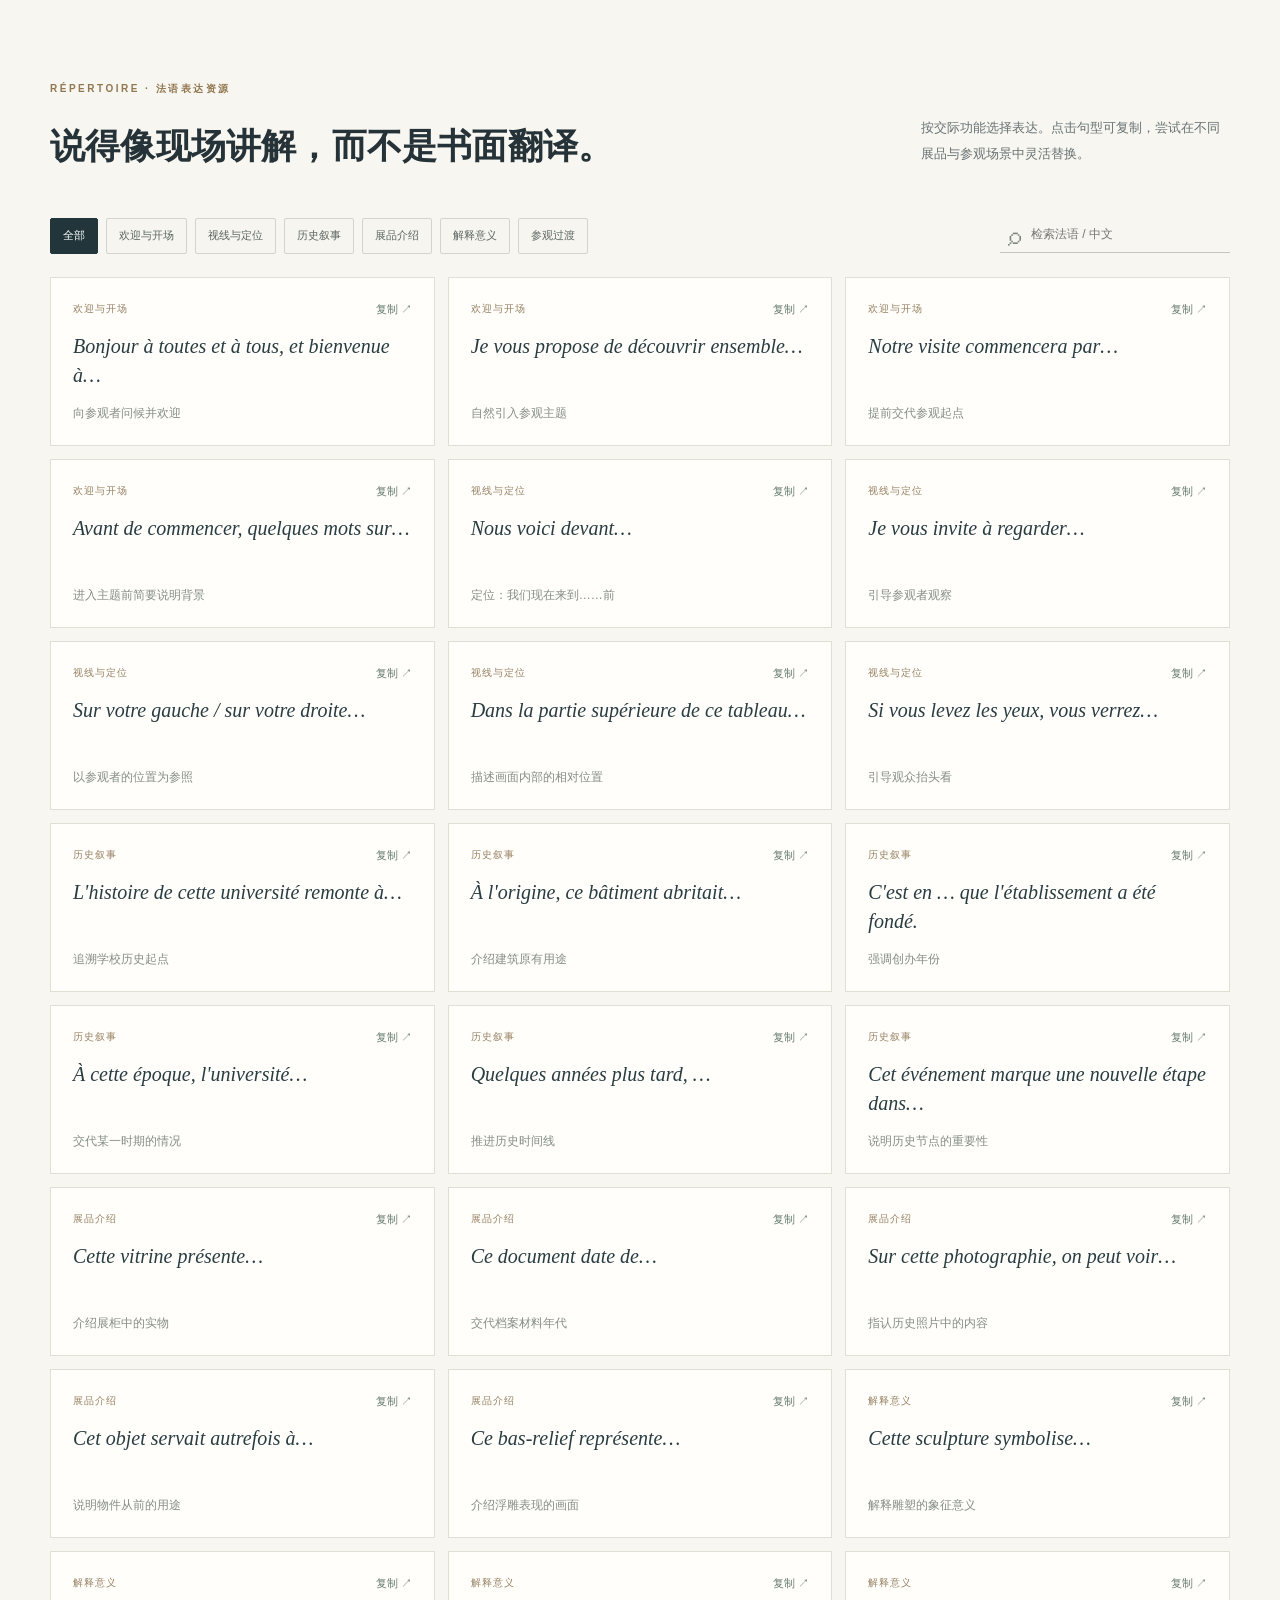
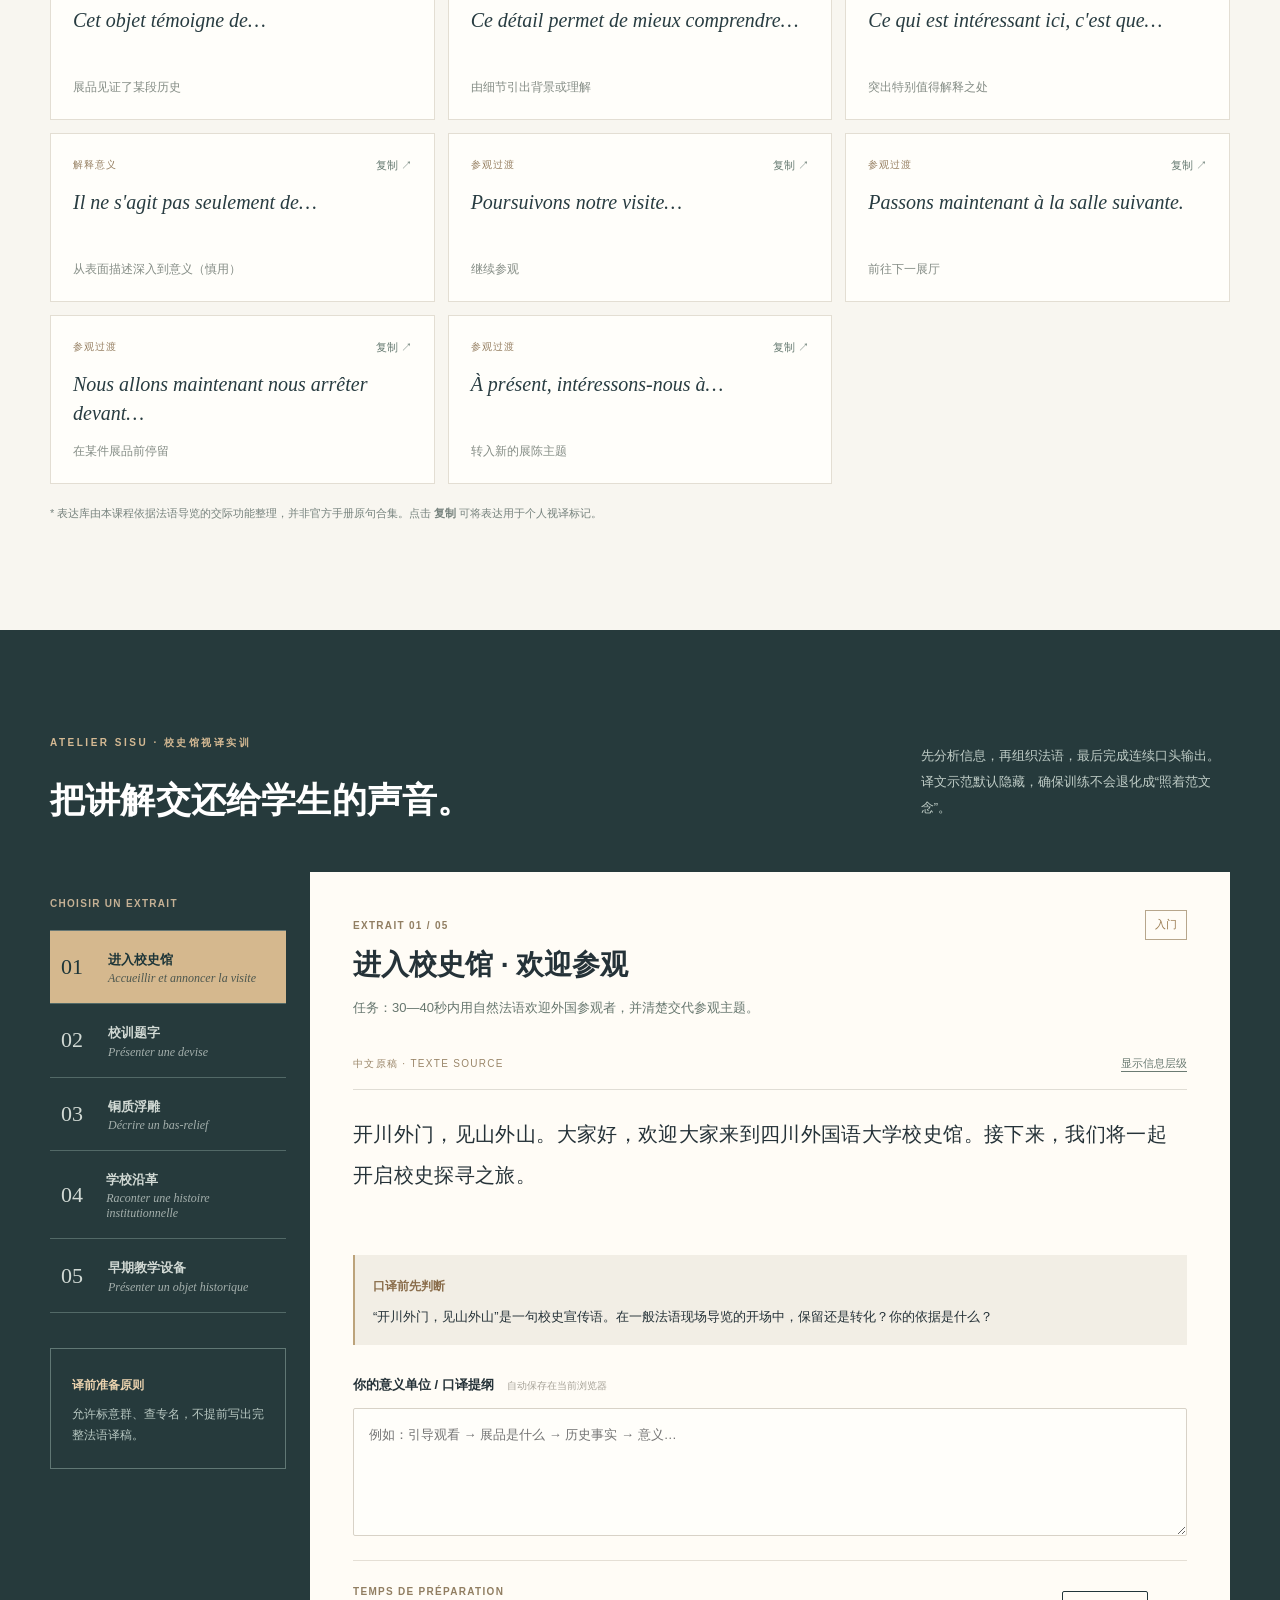
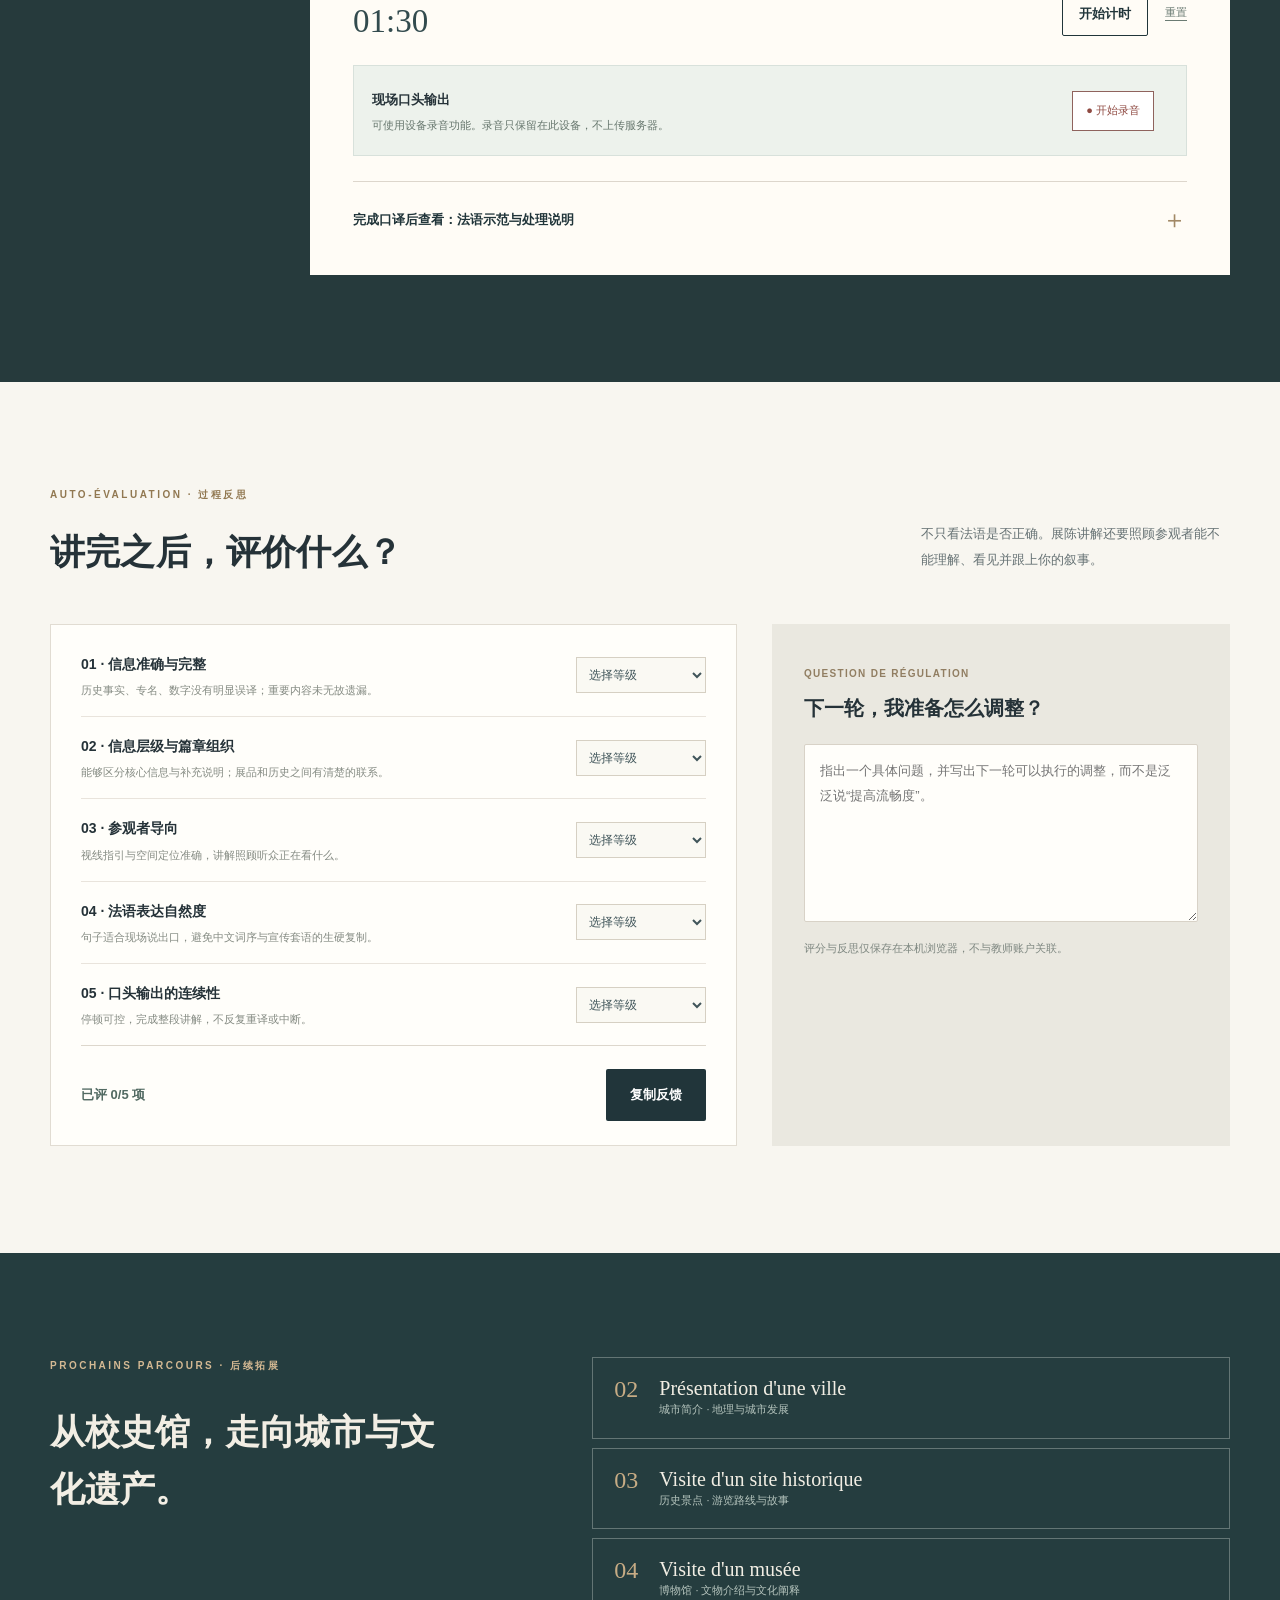
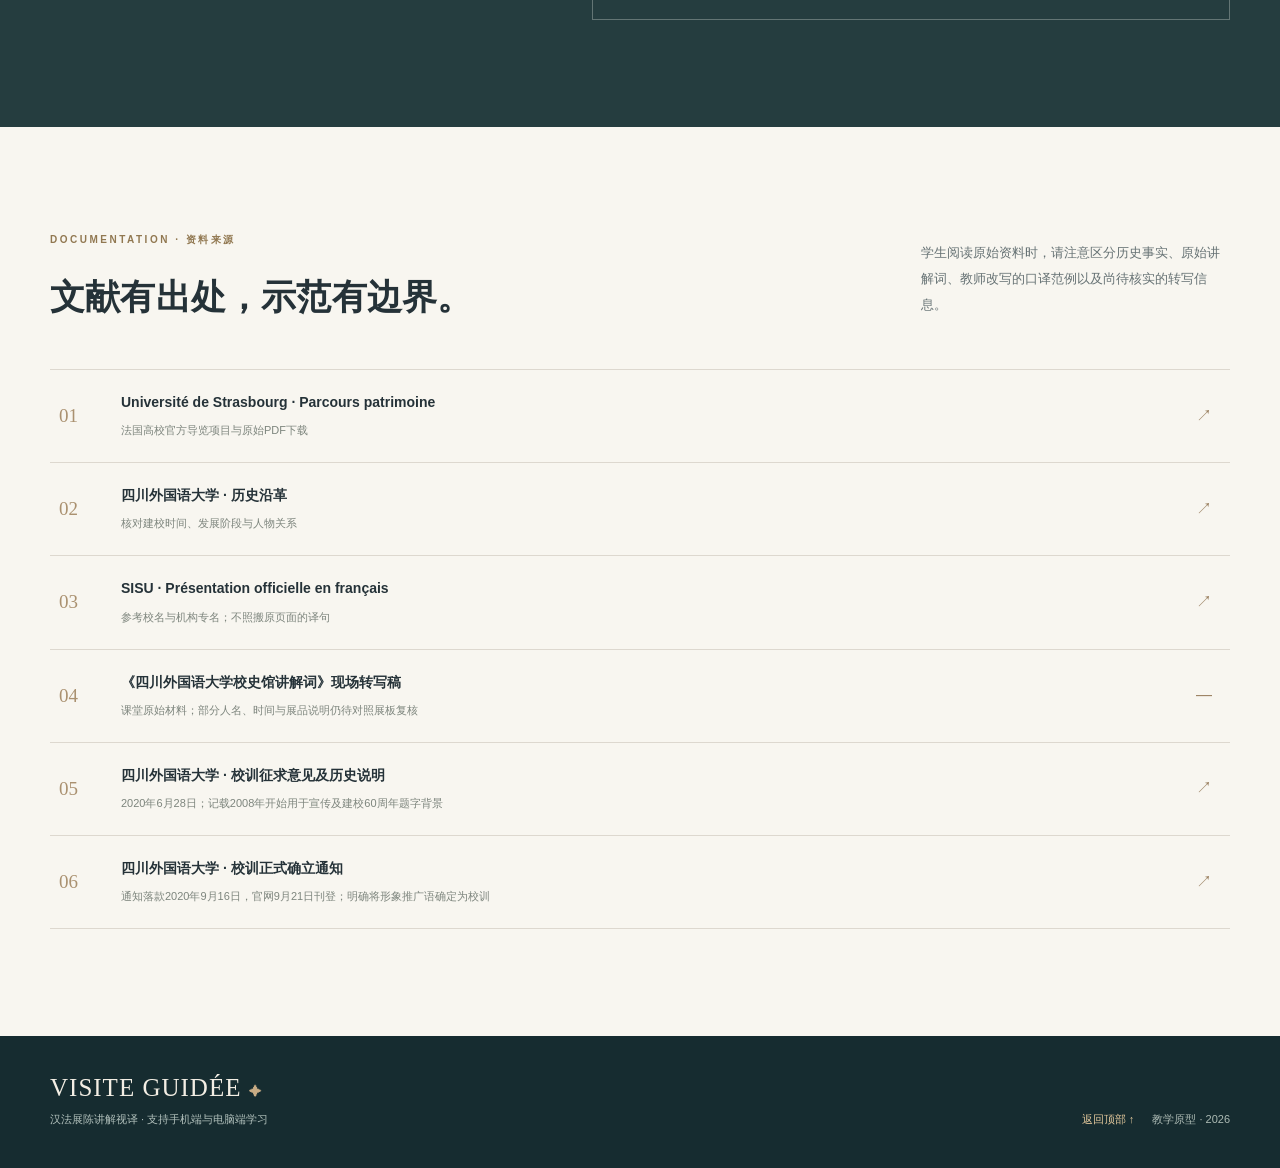
==== commit f703872e: "Clarify motto inscription and official adoption dates Distinguish the 2010 anniversary calligraphy f" ====
--- a/index.html
+++ b/index.html
@@ -172,7 +172,7 @@
       <div class="shell future-layout"><div><p class="eyebrow light">PROCHAINS PARCOURS · 后续拓展</p><h2>从校史馆，走向城市与文化遗产。</h2></div><div class="future-cards"><div><span>02</span><strong>Présentation d'une ville</strong><small>城市简介 · 地理与城市发展</small></div><div><span>03</span><strong>Visite d'un site historique</strong><small>历史景点 · 游览路线与故事</small></div><div><span>04</span><strong>Visite d'un musée</strong><small>博物馆 · 文物介绍与文化阐释</small></div></div></div>
     </section>
 
-    <section class="section shell resources-section" id="ressources"><div class="section-heading"><div><p class="eyebrow">DOCUMENTATION · 资料来源</p><h2>文献有出处，示范有边界。</h2></div><p>学生阅读原始资料时，请注意区分历史事实、原始讲解词、教师改写的口译范例以及尚待核实的转写信息。</p></div><div class="resources-list"><a target="_blank" rel="noopener noreferrer" href="https://jardin-sciences.unistra.fr/scolaires/activites-au-jardin-des-sciences/offre-scolaire-pour-le-cycle-4/parcours-patrimoine"><span>01</span><div><strong>Université de Strasbourg · Parcours patrimoine</strong><small>法国高校官方导览项目与原始PDF下载</small></div><b aria-hidden="true">↗</b></a><a target="_blank" rel="noopener noreferrer" href="https://www.sisu.edu.cn/xxgk/lsyg/index.htm"><span>02</span><div><strong>四川外国语大学 · 历史沿革</strong><small>核对建校时间、发展阶段与人物关系</small></div><b aria-hidden="true">↗</b></a><a target="_blank" rel="noopener noreferrer" href="https://fr.sisu.edu.cn/wl/wv/"><span>03</span><div><strong>SISU · Présentation officielle en français</strong><small>参考校名与机构专名；不照搬原页面的译句</small></div><b aria-hidden="true">↗</b></a><div class="resource-local"><span>04</span><div><strong>《四川外国语大学校史馆讲解词》现场转写稿</strong><small>课堂原始材料；部分人名、时间与展品说明仍待对照展板复核</small></div><b aria-hidden="true">—</b></div></div></section>
+    <section class="section shell resources-section" id="ressources"><div class="section-heading"><div><p class="eyebrow">DOCUMENTATION · 资料来源</p><h2>文献有出处，示范有边界。</h2></div><p>学生阅读原始资料时，请注意区分历史事实、原始讲解词、教师改写的口译范例以及尚待核实的转写信息。</p></div><div class="resources-list"><a target="_blank" rel="noopener noreferrer" href="https://jardin-sciences.unistra.fr/scolaires/activites-au-jardin-des-sciences/offre-scolaire-pour-le-cycle-4/parcours-patrimoine"><span>01</span><div><strong>Université de Strasbourg · Parcours patrimoine</strong><small>法国高校官方导览项目与原始PDF下载</small></div><b aria-hidden="true">↗</b></a><a target="_blank" rel="noopener noreferrer" href="https://www.sisu.edu.cn/xxgk/lsyg/index.htm"><span>02</span><div><strong>四川外国语大学 · 历史沿革</strong><small>核对建校时间、发展阶段与人物关系</small></div><b aria-hidden="true">↗</b></a><a target="_blank" rel="noopener noreferrer" href="https://fr.sisu.edu.cn/wl/wv/"><span>03</span><div><strong>SISU · Présentation officielle en français</strong><small>参考校名与机构专名；不照搬原页面的译句</small></div><b aria-hidden="true">↗</b></a><div class="resource-local"><span>04</span><div><strong>《四川外国语大学校史馆讲解词》现场转写稿</strong><small>课堂原始材料；部分人名、时间与展品说明仍待对照展板复核</small></div><b aria-hidden="true">—</b></div><a target="_blank" rel="noopener noreferrer" href="https://news.sisu.edu.cn/tzgg/ccdbe463f0d447f99e07c2c56a900187.htm"><span>05</span><div><strong>四川外国语大学 · 校训征求意见及历史说明</strong><small>2020年6月28日；记载2008年开始用于宣传及建校60周年题字背景</small></div><b aria-hidden="true">↗</b></a><a target="_blank" rel="noopener noreferrer" href="https://news.sisu.edu.cn/tzgg/7cb1d973a8e4412fb321aab290e5a4a3.htm"><span>06</span><div><strong>四川外国语大学 · 校训正式确立通知</strong><small>通知落款2020年9月16日，官网9月21日刊登；明确将形象推广语确定为校训</small></div><b aria-hidden="true">↗</b></a></div></section>
   </main>
 
   <footer class="footer"><div class="shell footer-inner"><div><span class="footer-wordmark">VISITE GUIDÉE <span>✦</span></span><p>汉法展陈讲解视译 · 支持手机端与电脑端学习</p></div><div><a href="#top">返回顶部 ↑</a><span>教学原型 · 2026</span></div></div></footer>
--- a/assets/styles.css
+++ b/assets/styles.css
@@ -7,3 +7,12 @@
 @media(max-width:780px){.case-grid{grid-template-columns:minmax(0,1fr)}.case-left,.case-detail,.case-step-list,.lab-sidebar,.exercise-tabs,.filter-scroll{min-width:0;max-width:100%}.case-step-list,.exercise-tabs,.filter-scroll{overscroll-behavior-inline:contain}}
 [hidden]{display:none!important}
 @media(max-width:420px){.visual-topline span:last-child{display:none}}
+
+/* Featured access to Strasbourg's in-depth lesson */
+.lesson-entry{display:grid;grid-template-columns:minmax(0,1fr) auto;gap:10px 30px;align-items:center;margin-top:25px;background:#fffefa;border:1px solid #d0c6b5;border-left:4px solid #b89d76;padding:26px 30px}
+.lesson-entry-index{grid-column:1/-1;font:10px Arial,sans-serif;letter-spacing:1.2px;color:#94744f;font-weight:700}
+.lesson-entry-text{min-width:0}
+.lesson-entry-text h3{font-size:19px;font-weight:600;line-height:1.6;margin:0 0 7px}
+.lesson-entry-text p{color:#6a7871;font-size:12px;line-height:1.85;margin:0}
+.lesson-entry .btn{font-size:12px;min-width:198px;gap:17px}
+@media(max-width:780px){.lesson-entry{grid-template-columns:1fr;gap:12px;padding:23px 21px}.lesson-entry-index{grid-column:1}.lesson-entry-text h3{font-size:17px}.lesson-entry .btn{width:100%;margin-top:3px}}
